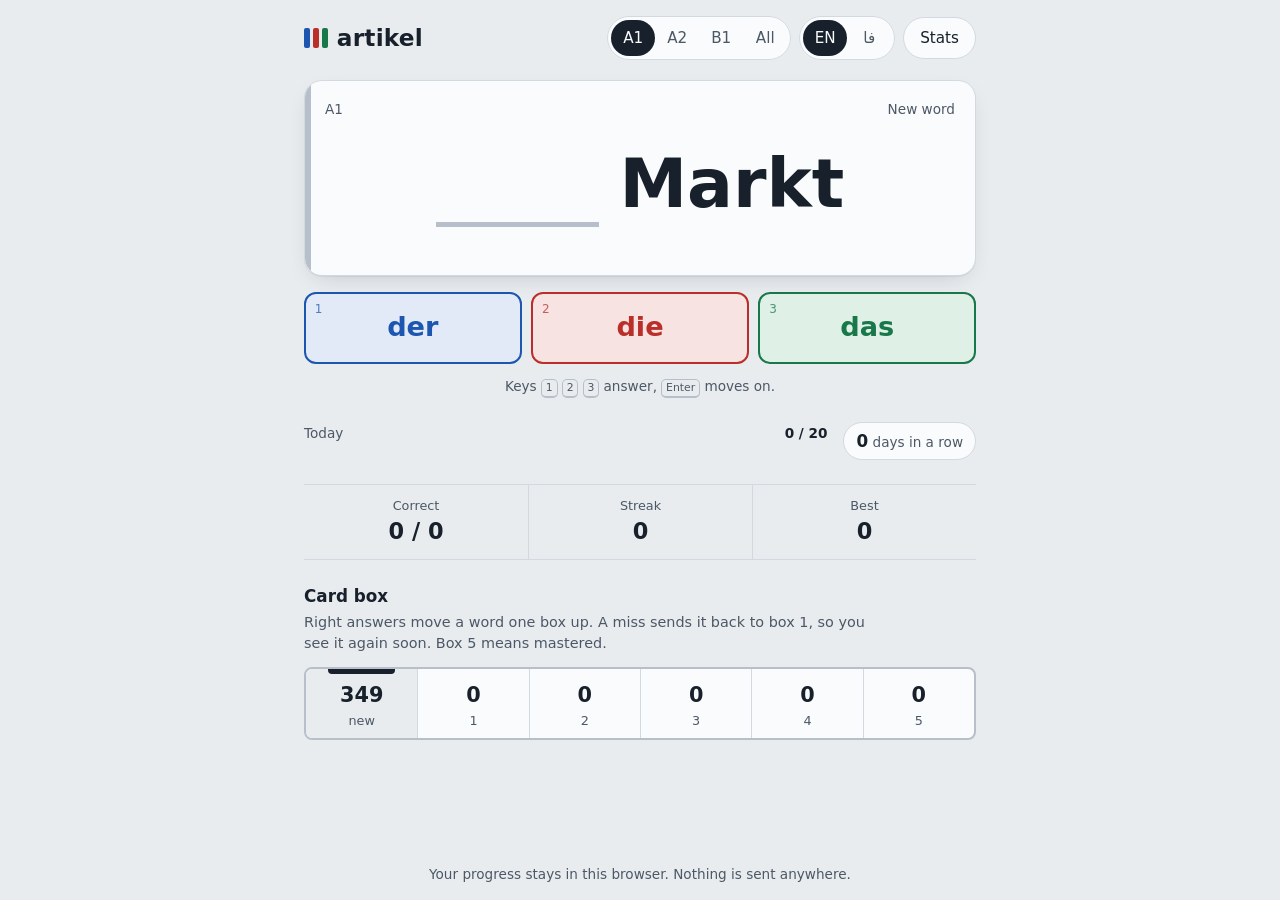
==== index.html @ 35e63b57 "List the most-missed words in the stats panel" ====
<!doctype html>
<html lang="en">
<head>
  <meta charset="utf-8">
  <meta name="viewport" content="width=device-width, initial-scale=1">
  <title>artikel: der, die or das?</title>
  <meta name="description" content="Practise German noun genders. Pick der, die or das, see the plural and meaning, and let a card box bring back the words you miss.">
  <meta name="color-scheme" content="light dark">
  <meta name="theme-color" content="#E8ECEF" media="(prefers-color-scheme: light)">
  <meta name="theme-color" content="#101419" media="(prefers-color-scheme: dark)">
  <link rel="icon" href="favicon.svg" type="image/svg+xml">
  <link rel="stylesheet" href="style.css">
</head>
<body>
  <a class="skip" href="#card">Skip to the game</a>

  <header class="top">
    <h1 class="brand">
      <span class="brand-mark" aria-hidden="true"><i class="m-der"></i><i class="m-die"></i><i class="m-das"></i></span>
      artikel
    </h1>

    <div class="controls">
      <fieldset class="seg seg-level" aria-label="Level">
        <legend class="sr-only">Level</legend>
        <label><input type="radio" name="level" value="A1" checked><span>A1</span></label>
        <label><input type="radio" name="level" value="A2"><span>A2</span></label>
        <label><input type="radio" name="level" value="B1"><span>B1</span></label>
        <label><input type="radio" name="level" value="all"><span>All</span></label>
      </fieldset>

      <fieldset class="seg seg-lang" aria-label="Translation language">
        <legend class="sr-only">Translation language</legend>
        <label><input type="radio" name="lang" value="en" checked><span>EN</span></label>
        <label><input type="radio" name="lang" value="fa"><span lang="fa">فا</span></label>
      </fieldset>

      <!-- Shown by app.js only when the browser has a German voice. -->
      <button type="button" class="ghost sound" id="sound" aria-pressed="true" aria-label="Say the word aloud" title="Say the word aloud" hidden>
        <svg viewBox="0 0 24 24" width="20" height="20" aria-hidden="true" focusable="false">
          <path d="M4 9h4l5-4v14l-5-4H4z" fill="currentColor"/>
          <path class="sound-waves" d="M16 8.5a5 5 0 0 1 0 7M18.5 6a8.5 8.5 0 0 1 0 12" fill="none" stroke="currentColor" stroke-width="2" stroke-linecap="round"/>
          <path class="sound-off" d="M16 9l5 6M21 9l-5 6" fill="none" stroke="currentColor" stroke-width="2" stroke-linecap="round"/>
        </svg>
      </button>

      <button type="button" class="ghost" id="stats-open" aria-haspopup="dialog">Stats</button>
    </div>
  </header>

  <main class="stage">
    <section class="card" id="card" aria-labelledby="noun" tabindex="-1">
      <div class="card-meta">
        <span id="word-level"></span>
        <span id="word-box"></span>
      </div>

      <p class="phrase" lang="de">
        <span class="slot" id="slot"></span>
        <span class="noun" id="noun" tabindex="-1"></span>
      </p>
    </section>

    <div class="choices" role="group" aria-label="Choose the article">
      <button type="button" class="choice" data-article="der" lang="de"><span class="choice-key" aria-hidden="true">1</span>der</button>
      <button type="button" class="choice" data-article="die" lang="de"><span class="choice-key" aria-hidden="true">2</span>die</button>
      <button type="button" class="choice" data-article="das" lang="de"><span class="choice-key" aria-hidden="true">3</span>das</button>
    </div>

    <!-- Below the buttons on purpose: showing it must not push der/die/das down. -->
    <div class="feedback" id="feedback" hidden>
      <p class="verdict" id="verdict"></p>
      <p class="plural" id="plural"></p>
      <p class="meaning" id="meaning"></p>
      <p class="hint" id="hint" hidden></p>
      <button type="button" class="next" id="next">Next word <kbd>Enter</kbd></button>
    </div>
    <p class="keys-help">Keys <kbd>1</kbd> <kbd>2</kbd> <kbd>3</kbd> answer, <kbd>Enter</kbd> moves on.</p>

    <section class="daily" id="daily" aria-label="Daily goal">
      <div class="daily-goal">
        <p class="daily-line"><span id="daily-title">Today</span> <span class="daily-count" id="daily-count">0 / 20</span></p>
        <span class="meter" id="daily-meter" role="progressbar" aria-labelledby="daily-title" aria-valuemin="0" aria-valuemax="20" aria-valuenow="0"><span class="meter-fill" id="daily-fill"></span></span>
      </div>
      <p class="daily-days"><span class="daily-num" id="daily-days">0</span> <span id="daily-days-label">days in a row</span></p>
    </section>

    <dl class="score" aria-label="Score">
      <div><dt>Correct</dt><dd id="stat-correct">0 / 0</dd></div>
      <div><dt>Streak</dt><dd id="stat-streak">0</dd></div>
      <div><dt>Best</dt><dd id="stat-best">0</dd></div>
    </dl>

    <section class="box" aria-labelledby="box-caption">
      <h2 class="box-caption" id="box-caption">Card box</h2>
      <p class="box-note">Right answers move a word one box up. A miss sends it back to box 1, so you see it again soon. Box 5 means mastered.</p>
      <ol class="box-cells">
        <li class="box-cell box-new" data-box="0"><span class="box-count">0</span><span class="box-label">new</span></li>
        <li class="box-cell" data-box="1"><span class="box-count">0</span><span class="box-label">1</span></li>
        <li class="box-cell" data-box="2"><span class="box-count">0</span><span class="box-label">2</span></li>
        <li class="box-cell" data-box="3"><span class="box-count">0</span><span class="box-label">3</span></li>
        <li class="box-cell" data-box="4"><span class="box-count">0</span><span class="box-label">4</span></li>
        <li class="box-cell" data-box="5"><span class="box-count">0</span><span class="box-label">5</span></li>
      </ol>
    </section>
  </main>

  <footer class="foot">
    <p>Your progress stays in this browser. Nothing is sent anywhere.</p>
  </footer>

  <dialog class="stats" id="stats" aria-labelledby="stats-title">
    <div class="stats-head">
      <h2 id="stats-title">Your stats</h2>
      <button type="button" class="ghost" id="stats-close">Close</button>
    </div>

    <h3>Accuracy by article</h3>
    <div class="meters" id="stats-articles"></div>

    <div class="totals">
      <p><span class="total-num" id="stats-mastered">0</span> words mastered</p>
      <p><span class="total-num" id="stats-answered">0</span> answers so far</p>
    </div>

    <h3>Most missed</h3>
    <ol class="missed" id="stats-missed"></ol>
    <p class="missed-empty" id="stats-missed-empty">No misses yet.</p>

    <h3 id="goal-title">Daily goal</h3>
    <fieldset class="seg seg-goal" aria-labelledby="goal-title">
      <label><input type="radio" name="goal" value="10"><span>10</span></label>
      <label><input type="radio" name="goal" value="20" checked><span>20</span></label>
      <label><input type="radio" name="goal" value="30"><span>30</span></label>
      <label><input type="radio" name="goal" value="50"><span>50</span></label>
    </fieldset>
    <p class="goal-note" id="goal-note">Cards a day. Meet the goal on days in a row to build a streak.</p>

    <h3>By level</h3>
    <table class="levels">
      <thead>
        <tr><th scope="col">Level</th><th scope="col">Seen</th><th scope="col">Mastered</th></tr>
      </thead>
      <tbody id="stats-levels"></tbody>
    </table>

    <div class="danger">
      <button type="button" class="reset" id="reset">Reset progress</button>
      <p>Clears boxes, score and stats on this device.</p>
    </div>
  </dialog>

  <div class="sr-only" id="live" aria-live="polite"></div>

  <script src="words.js"></script>
  <script src="rules.js"></script>
  <script src="app.js"></script>
</body>
</html>
---- style.css ----
/*
 * artikel. Colours follow the usual classroom code for German genders:
 * der blue, die red, das green. Type is DIN-style (Bahnschrift on Windows,
 * DIN Alternate on Apple) so no web font has to be downloaded.
 */

:root {
  --paper: #e8ecef;
  --card: #fafbfc;
  --ink: #17202b;
  --ink-2: #4c5866;
  --rule: #d3d9e0;
  --rule-strong: #b7c0ca;

  --der: #1d56b0;
  --der-soft: #e2eaf7;
  --die: #bb2f2a;
  --die-soft: #f7e3e1;
  --das: #18784a;
  --das-soft: #dff0e6;

  --focus: #0b63d6;
  --shadow: 0 1px 0 rgb(23 32 43 / 0.06), 0 8px 24px -12px rgb(23 32 43 / 0.25);

  --din: "Bahnschrift", "DIN Alternate", "DIN Next", "D-DIN", "Roboto Condensed", "Arial Narrow", system-ui, sans-serif;
  --ui: system-ui, -apple-system, "Segoe UI", Roboto, "Helvetica Neue", Arial, sans-serif;
  --fa: "Vazirmatn", "Segoe UI", Tahoma, "Geeza Pro", "Noto Naskh Arabic", system-ui, sans-serif;

  --radius-card: 18px;
  --radius-btn: 12px;
  --radius-small: 8px;

  color-scheme: light dark;
}

@media (prefers-color-scheme: dark) {
  :root {
    --paper: #101419;
    --card: #1a2028;
    --ink: #e4e8ed;
    --ink-2: #a3adb9;
    --rule: #2b333d;
    --rule-strong: #3d4753;

    --der: #86aef5;
    --der-soft: #1d2a40;
    --die: #f28c82;
    --die-soft: #3a2224;
    --das: #6fd09c;
    --das-soft: #1b3328;

    --focus: #8cb8ff;
    --shadow: 0 1px 0 rgb(0 0 0 / 0.3), 0 10px 30px -14px rgb(0 0 0 / 0.7);
  }
}

*,
*::before,
*::after {
  box-sizing: border-box;
}

html {
  -webkit-text-size-adjust: 100%;
  text-size-adjust: 100%;
}

body {
  margin: 0;
  min-height: 100vh;
  min-height: 100dvh;
  display: flex;
  flex-direction: column;
  background: var(--paper);
  color: var(--ink);
  font-family: var(--ui);
  font-size: 1rem;
  line-height: 1.5;
}

button,
input {
  font: inherit;
  color: inherit;
}

:focus-visible {
  outline: 3px solid var(--focus);
  outline-offset: 3px;
}

.noun:focus,
.card:focus {
  outline: none;
}

/* Components set their own display (grid, flex), which would otherwise win
   over the hidden attribute and show the Next button before an answer. */
[hidden] {
  display: none !important;
}

.sr-only {
  position: absolute;
  width: 1px;
  height: 1px;
  margin: -1px;
  padding: 0;
  overflow: hidden;
  clip: rect(0 0 0 0);
  white-space: nowrap;
  border: 0;
}

.skip {
  position: absolute;
  left: 1rem;
  top: -3rem;
  padding: 0.5rem 0.9rem;
  background: var(--ink);
  color: var(--card);
  border-radius: var(--radius-small);
  z-index: 10;
}

.skip:focus {
  top: 1rem;
}

kbd {
  display: inline-block;
  min-width: 1.5em;
  padding: 0 0.35em;
  border: 1px solid var(--rule-strong);
  border-bottom-width: 2px;
  border-radius: 5px;
  font-family: var(--din);
  font-size: 0.8em;
  line-height: 1.5;
  text-align: center;
}

[lang="fa"] {
  font-family: var(--fa);
}

/* ------------------------------------------------------------ header */

.top {
  display: flex;
  flex-wrap: wrap;
  align-items: center;
  justify-content: space-between;
  gap: 0.75rem 1rem;
  width: 100%;
  max-width: 44rem;
  margin: 0 auto;
  padding: 1rem 1rem 0.5rem;
}

.brand {
  display: flex;
  align-items: center;
  gap: 0.55rem;
  margin: 0;
  font-family: var(--din);
  font-size: 1.45rem;
  font-weight: 600;
  letter-spacing: 0.01em;
}

.brand-mark {
  display: inline-flex;
  gap: 3px;
}

.brand-mark i {
  display: block;
  width: 6px;
  height: 20px;
  border-radius: 2px;
}

.m-der { background: var(--der); }
.m-die { background: var(--die); }
.m-das { background: var(--das); }

.controls {
  display: flex;
  flex-wrap: wrap;
  align-items: center;
  gap: 0.5rem;
}

.seg {
  display: inline-flex;
  margin: 0;
  padding: 3px;
  border: 1px solid var(--rule);
  border-radius: 999px;
  background: var(--card);
}

.seg label {
  position: relative;
  display: block;
}

.seg input {
  position: absolute;
  inset: 0;
  opacity: 0;
  margin: 0;
  cursor: pointer;
}

.seg span {
  display: flex;
  align-items: center;
  justify-content: center;
  min-width: 2.75rem;
  min-height: 2.25rem;
  padding: 0 0.7rem;
  border-radius: 999px;
  font-family: var(--din);
  font-size: 0.95rem;
  color: var(--ink-2);
  transition: background-color 120ms ease, color 120ms ease;
}

.seg span[lang="fa"] {
  font-family: var(--fa);
}

.seg input:checked + span {
  background: var(--ink);
  color: var(--card);
}

.seg input:focus-visible + span {
  outline: 3px solid var(--focus);
  outline-offset: 2px;
}

.ghost {
  min-height: 2.6rem;
  padding: 0 1rem;
  border: 1px solid var(--rule);
  border-radius: 999px;
  background: var(--card);
  font-family: var(--din);
  font-size: 0.95rem;
  cursor: pointer;
}

.ghost:hover {
  border-color: var(--rule-strong);
}

.sound {
  display: inline-flex;
  align-items: center;
  justify-content: center;
  width: 2.6rem;
  padding: 0;
  color: var(--ink);
}

.sound .sound-off,
.sound[aria-pressed="false"] .sound-waves {
  display: none;
}

.sound[aria-pressed="false"] {
  color: var(--ink-2);
}

.sound[aria-pressed="false"] .sound-off {
  display: inline;
}

/* ------------------------------------------------------------ stage */

.stage {
  flex: 1;
  width: 100%;
  max-width: 44rem;
  margin: 0 auto;
  padding: 0.75rem 1rem 2rem;
}

.card {
  --accent: var(--rule-strong);
  container-type: inline-size;
  position: relative;
  padding: 1.1rem 1.25rem 1.5rem;
  border: 1px solid var(--rule);
  border-radius: var(--radius-card);
  background: var(--card);
  box-shadow: var(--shadow);
  overflow: hidden;
}

/* The left edge takes the colour of the right article once answered. */
.card::before {
  content: "";
  position: absolute;
  inset: 0 auto 0 0;
  width: 6px;
  background: var(--accent);
  transition: background-color 200ms ease;
}

.card[data-article="der"] { --accent: var(--der); }
.card[data-article="die"] { --accent: var(--die); }
.card[data-article="das"] { --accent: var(--das); }

.card-meta {
  display: flex;
  justify-content: space-between;
  gap: 1rem;
  font-size: 0.85rem;
  color: var(--ink-2);
  font-family: var(--din);
}

.phrase {
  display: flex;
  flex-wrap: wrap;
  align-items: baseline;
  justify-content: center;
  gap: 0 0.3em;
  margin: 1.75rem 0 1.5rem;
  font-family: var(--din);
  font-weight: 600;
  line-height: 1.1;
  font-size: 2.4rem;
  /* Scale with the noun's length (set by app.js) so "der" and the noun
     share one line; the extra 6 accounts for the article slot. */
  font-size: clamp(1.6rem, calc(150cqi / (var(--len, 6) + 6)), 4.25rem);
  text-align: center;
  overflow-wrap: anywhere;
}

/* The blank before the noun. Filled with the article after an answer. */
.slot {
  display: inline-block;
  min-width: 2.4em;
  padding: 0 0.1em;
  border-bottom: 0.08em solid var(--rule-strong);
  color: var(--accent, var(--ink));
  text-align: center;
}

.slot:empty::before {
  content: "\00a0";
}

.slot[data-article] {
  border-bottom-color: currentColor;
  animation: drop-in 220ms cubic-bezier(0.2, 0.7, 0.2, 1);
}

.slot[data-article="der"] { color: var(--der); }
.slot[data-article="die"] { color: var(--die); }
.slot[data-article="das"] { color: var(--das); }

@keyframes drop-in {
  from {
    opacity: 0;
    transform: translateY(-0.25em);
  }
  to {
    opacity: 1;
    transform: none;
  }
}

.noun {
  color: var(--ink);
}

/* ------------------------------------------------------------ feedback */

/* Sits under the answer buttons, so opening it never moves them. */
.feedback {
  display: grid;
  gap: 0.35rem;
  margin-top: 0.75rem;
  padding: 1rem 1.25rem 1.1rem;
  border: 1px solid var(--rule);
  border-radius: var(--radius-card);
  background: var(--card);
  box-shadow: var(--shadow);
  text-align: center;
  animation: rise-in 180ms cubic-bezier(0.2, 0.7, 0.2, 1);
}

@keyframes rise-in {
  from {
    opacity: 0;
    transform: translateY(-0.4rem);
  }
  to {
    opacity: 1;
    transform: none;
  }
}

.feedback p {
  margin: 0;
}

.verdict {
  font-weight: 600;
}

.card[data-result="right"] ~ .feedback .verdict {
  color: var(--das);
}

.card[data-result="wrong"] ~ .feedback .verdict {
  color: var(--die);
}

.verdict b {
  color: var(--ink);
}

.plural {
  color: var(--ink-2);
}

.plural span {
  color: var(--ink);
  font-family: var(--din);
  font-size: 1.05em;
}

.meaning {
  font-size: 1.15rem;
}

.meaning[lang="fa"] {
  font-size: 1.25rem;
  line-height: 1.8;
}

.hint {
  justify-self: center;
  max-width: 34rem;
  margin-top: 0.5rem !important;
  padding: 0.55rem 0.85rem;
  border-radius: var(--radius-small);
  background: var(--paper);
  color: var(--ink);
  font-size: 0.95rem;
}

.hint[lang="fa"] {
  line-height: 1.9;
}

.suffix {
  font-family: var(--din);
  font-weight: 600;
  unicode-bidi: isolate;
}

.art {
  font-family: var(--din);
  font-weight: 600;
  unicode-bidi: isolate;
}

.art-der { color: var(--der); }
.art-die { color: var(--die); }
.art-das { color: var(--das); }

.next {
  justify-self: center;
  display: inline-flex;
  align-items: center;
  gap: 0.6rem;
  min-height: 3rem;
  margin-top: 0.85rem;
  padding: 0 1.4rem;
  border: 0;
  border-radius: 999px;
  background: var(--ink);
  color: var(--card);
  font-family: var(--din);
  font-size: 1.05rem;
  font-weight: 600;
  cursor: pointer;
}

.next kbd {
  border-color: currentColor;
  opacity: 0.7;
}

/* ------------------------------------------------------------ choices */

.choices {
  display: grid;
  grid-template-columns: repeat(3, 1fr);
  gap: 0.6rem;
  margin-top: 1rem;
}

.choice {
  --c: var(--ink);
  --c-soft: var(--card);
  position: relative;
  min-height: 4.5rem;
  border: 2px solid var(--c);
  border-radius: var(--radius-btn);
  background: var(--c-soft);
  color: var(--c);
  font-family: var(--din);
  font-size: 1.7rem;
  font-weight: 600;
  cursor: pointer;
  transition: transform 80ms ease, background-color 150ms ease, color 150ms ease, opacity 150ms ease;
  touch-action: manipulation;
}

.choice[data-article="der"] { --c: var(--der); --c-soft: var(--der-soft); }
.choice[data-article="die"] { --c: var(--die); --c-soft: var(--die-soft); }
.choice[data-article="das"] { --c: var(--das); --c-soft: var(--das-soft); }

.choice:hover:not(:disabled) {
  background: var(--c);
  color: var(--card);
}

.choice:active:not(:disabled) {
  transform: translateY(1px) scale(0.99);
}

.choice-key {
  position: absolute;
  top: 0.4rem;
  left: 0.55rem;
  font-size: 0.75rem;
  font-weight: 400;
  opacity: 0.75;
}

.choice:disabled {
  cursor: default;
  opacity: 0.35;
}

.choice.is-correct,
.choice.is-wrong {
  opacity: 1;
}

.choice.is-correct {
  background: var(--c);
  color: var(--card);
}

.choice.is-wrong {
  background: var(--card);
  text-decoration: line-through;
  text-decoration-thickness: 2px;
}

.keys-help {
  display: none;
  margin: 0.75rem 0 0;
  color: var(--ink-2);
  font-size: 0.85rem;
  text-align: center;
}

@media (hover: hover) and (pointer: fine) {
  .keys-help {
    display: block;
  }
}

/* ------------------------------------------------------------ daily goal */

.daily {
  display: flex;
  align-items: center;
  gap: 1rem;
  margin-top: 1.5rem;
}

.daily-goal {
  flex: 1;
  min-width: 0;
}

.daily-line {
  display: flex;
  justify-content: space-between;
  gap: 0.5rem;
  margin: 0 0 0.35rem;
  color: var(--ink-2);
  font-size: 0.85rem;
}

.daily-count {
  color: var(--ink);
  font-family: var(--din);
  font-weight: 600;
  font-variant-numeric: tabular-nums;
}

.daily .meter-fill {
  transition: width 250ms ease, background-color 250ms ease;
}

.daily.is-done .meter-fill {
  background: var(--das);
}

.daily-days {
  flex: none;
  margin: 0;
  padding: 0.35rem 0.75rem;
  border-radius: 999px;
  background: var(--card);
  border: 1px solid var(--rule);
  color: var(--ink-2);
  font-size: 0.85rem;
}

.daily-num {
  color: var(--ink);
  font-family: var(--din);
  font-size: 1.05rem;
  font-weight: 600;
  font-variant-numeric: tabular-nums;
}

/* ------------------------------------------------------------ mastered */

.mastered {
  position: relative;
  display: inline-block;
  margin-inline-start: 0.5rem;
  padding: 0.05rem 0.6rem;
  border-radius: 999px;
  background: var(--das);
  color: var(--card);
  font-family: var(--din);
  font-size: 0.85rem;
  vertical-align: 0.1em;
  animation: pop 420ms cubic-bezier(0.2, 1.4, 0.4, 1);
}

@keyframes pop {
  from {
    opacity: 0;
    transform: scale(0.4);
  }
  to {
    opacity: 1;
    transform: none;
  }
}

/* Six short bars in the der/die/das colours fly out of the badge once. */
.burst {
  position: absolute;
  inset: 50% auto auto 50%;
  pointer-events: none;
}

.burst i {
  position: absolute;
  width: 4px;
  height: 10px;
  margin: -5px 0 0 -2px;
  border-radius: 2px;
  opacity: 0;
  transform: rotate(var(--r)) translateY(0);
  animation: burst 650ms ease-out 80ms;
}

.burst i:nth-child(3n + 1) { background: var(--der); }
.burst i:nth-child(3n + 2) { background: var(--die); }
.burst i:nth-child(3n + 3) { background: var(--das); }
.burst i:nth-child(1) { --r: 0deg; }
.burst i:nth-child(2) { --r: 60deg; }
.burst i:nth-child(3) { --r: 120deg; }
.burst i:nth-child(4) { --r: 180deg; }
.burst i:nth-child(5) { --r: 240deg; }
.burst i:nth-child(6) { --r: 300deg; }

@keyframes burst {
  0% {
    opacity: 1;
    transform: rotate(var(--r)) translateY(-8px);
  }
  100% {
    opacity: 0;
    transform: rotate(var(--r)) translateY(-34px);
  }
}

.box-cell.is-celebrating {
  animation: glow 1s ease-out;
}

@keyframes glow {
  from {
    background: var(--das-soft);
  }
}

/* ------------------------------------------------------------ score */

.score {
  display: grid;
  grid-template-columns: repeat(3, 1fr);
  margin: 1.5rem 0 0;
  border-top: 1px solid var(--rule);
  border-bottom: 1px solid var(--rule);
}

.score div {
  padding: 0.65rem 0.5rem;
  text-align: center;
}

.score div + div {
  border-left: 1px solid var(--rule);
}

.score dt {
  font-size: 0.8rem;
  color: var(--ink-2);
}

.score dd {
  margin: 0;
  font-family: var(--din);
  font-size: 1.4rem;
  font-weight: 600;
  font-variant-numeric: tabular-nums;
}

/* ------------------------------------------------------------ card box */

.box {
  margin-top: 1.5rem;
}

.box-caption {
  margin: 0;
  font-family: var(--din);
  font-size: 1.05rem;
  font-weight: 600;
}

.box-note {
  margin: 0.15rem 0 0.75rem;
  max-width: 36rem;
  color: var(--ink-2);
  font-size: 0.9rem;
}

/* Drawn like the front of a card file: six compartments in one box. */
.box-cells {
  display: grid;
  grid-template-columns: repeat(6, 1fr);
  margin: 0;
  padding: 0;
  list-style: none;
  border: 2px solid var(--rule-strong);
  border-radius: var(--radius-small);
  background: var(--card);
  overflow: hidden;
}

.box-cell {
  position: relative;
  display: flex;
  flex-direction: column;
  align-items: center;
  padding: 0.7rem 0.25rem 0.5rem;
  transition: background-color 200ms ease;
}

.box-cell + .box-cell {
  border-left: 1px solid var(--rule);
}

.box-new {
  background: var(--paper);
}

.box-count {
  font-family: var(--din);
  font-size: 1.3rem;
  font-weight: 600;
  font-variant-numeric: tabular-nums;
}

.box-label {
  font-size: 0.8rem;
  color: var(--ink-2);
}

/* The tab marks where the current word sits. */
.box-cell.is-active::before {
  content: "";
  position: absolute;
  top: 0;
  left: 20%;
  right: 20%;
  height: 5px;
  border-radius: 0 0 4px 4px;
  background: var(--ink);
}

.box-cell.is-active {
  background: var(--paper);
}

.card[data-article="der"] ~ .box .box-cell.is-active::before { background: var(--der); }
.card[data-article="die"] ~ .box .box-cell.is-active::before { background: var(--die); }
.card[data-article="das"] ~ .box .box-cell.is-active::before { background: var(--das); }

/* ------------------------------------------------------------ footer */

.foot {
  padding: 1rem;
  color: var(--ink-2);
  font-size: 0.85rem;
  text-align: center;
}

.foot p {
  margin: 0;
}

/* ------------------------------------------------------------ stats dialog */

.stats {
  width: min(32rem, calc(100vw - 2rem));
  max-height: calc(100dvh - 2rem);
  padding: 1.25rem 1.25rem 1.5rem;
  border: 1px solid var(--rule);
  border-radius: var(--radius-card);
  background: var(--card);
  color: var(--ink);
  box-shadow: var(--shadow);
}

.stats::backdrop {
  background: rgb(10 14 20 / 0.45);
}

.stats-head {
  display: flex;
  align-items: center;
  justify-content: space-between;
  gap: 1rem;
}

.stats h2 {
  margin: 0;
  font-family: var(--din);
  font-size: 1.4rem;
}

.stats h3 {
  margin: 1.4rem 0 0.6rem;
  font-family: var(--din);
  font-size: 1rem;
  font-weight: 600;
}

.meters {
  display: grid;
  gap: 0.6rem;
}

.meter-row {
  display: grid;
  grid-template-columns: 2.6rem 1fr 3rem;
  grid-template-areas:
    "name bar value"
    ". detail detail";
  align-items: center;
  column-gap: 0.75rem;
}

.meter-name { grid-area: name; font-size: 1.15rem; }
.meter { grid-area: bar; }
.meter-value {
  grid-area: value;
  text-align: right;
  font-family: var(--din);
  font-weight: 600;
  font-variant-numeric: tabular-nums;
}
.meter-detail {
  grid-area: detail;
  font-size: 0.8rem;
  color: var(--ink-2);
}

.meter {
  display: block;
  height: 10px;
  border-radius: 999px;
  background: var(--paper);
  overflow: hidden;
}

.meter-fill {
  display: block;
  height: 100%;
  border-radius: inherit;
  background: var(--ink);
}

.meter-row[data-article="der"] .meter-fill { background: var(--der); }
.meter-row[data-article="die"] .meter-fill { background: var(--die); }
.meter-row[data-article="das"] .meter-fill { background: var(--das); }

.totals {
  display: grid;
  grid-template-columns: 1fr 1fr;
  gap: 0.75rem;
  margin-top: 1.25rem;
}

.totals p {
  margin: 0;
  padding: 0.75rem;
  border-radius: var(--radius-small);
  background: var(--paper);
  color: var(--ink-2);
  font-size: 0.9rem;
}

.total-num {
  display: block;
  color: var(--ink);
  font-family: var(--din);
  font-size: 1.8rem;
  font-weight: 600;
  line-height: 1.1;
  font-variant-numeric: tabular-nums;
}

.missed {
  display: grid;
  gap: 0.15rem;
  margin: 0;
  padding: 0;
  list-style: none;
}

.missed li {
  display: grid;
  grid-template-columns: minmax(0, 1fr) auto;
  grid-template-areas:
    "noun detail"
    "meaning detail";
  align-items: center;
  column-gap: 0.75rem;
  padding: 0.4rem 0;
  border-bottom: 1px solid var(--rule);
}

.missed-noun {
  grid-area: noun;
  font-family: var(--din);
  font-size: 1.05rem;
  font-weight: 600;
  text-align: start;
}

.missed-meaning {
  grid-area: meaning;
  overflow: hidden;
  color: var(--ink-2);
  font-size: 0.85rem;
  white-space: nowrap;
  text-overflow: ellipsis;
}

.missed-detail {
  grid-area: detail;
  color: var(--ink-2);
  font-size: 0.85rem;
  font-variant-numeric: tabular-nums;
}

.missed-empty {
  margin: 0;
  color: var(--ink-2);
  font-size: 0.9rem;
}

.goal-note {
  margin: 0.5rem 0 0;
  color: var(--ink-2);
  font-size: 0.85rem;
}

.levels {
  width: 100%;
  border-collapse: collapse;
  font-variant-numeric: tabular-nums;
}

.levels th,
.levels td {
  padding: 0.45rem 0.25rem;
  border-bottom: 1px solid var(--rule);
  text-align: left;
}

.levels thead th {
  color: var(--ink-2);
  font-size: 0.8rem;
  font-weight: 400;
}

.levels tbody th {
  font-family: var(--din);
}

.danger {
  margin-top: 1.5rem;
  padding-top: 1rem;
  border-top: 1px solid var(--rule);
}

.danger p {
  margin: 0.4rem 0 0;
  color: var(--ink-2);
  font-size: 0.85rem;
}

.reset {
  min-height: 2.75rem;
  padding: 0 1rem;
  border: 1px solid var(--die);
  border-radius: var(--radius-btn);
  background: transparent;
  color: var(--die);
  cursor: pointer;
}

.reset.is-armed {
  background: var(--die);
  color: var(--card);
}

/* ------------------------------------------------------------ small screens */

@media (max-width: 30rem) {
  .top {
    padding-top: 0.75rem;
  }

  /* Two rows on phones: brand and Stats, then level and language. */
  .top {
    display: grid;
    grid-template-columns: 1fr auto auto;
    grid-template-areas:
      "brand sound stats"
      "level level lang";
  }

  .controls {
    display: contents;
  }

  .brand { grid-area: brand; }
  .sound { grid-area: sound; }
  #stats-open { grid-area: stats; justify-self: end; }
  .seg-level { grid-area: level; justify-self: start; }
  .seg-lang { grid-area: lang; justify-self: end; }

  .seg span {
    min-width: 2.4rem;
    padding: 0 0.45rem;
  }

  .card,
  .feedback {
    padding: 0.9rem 1rem 1.25rem;
  }

  .choice {
    min-height: 4.75rem;
  }

  .box-cell {
    padding-inline: 0;
  }

  .box-count {
    font-size: 1.1rem;
  }
}

@media (prefers-reduced-motion: reduce) {
  *,
  *::before,
  *::after {
    animation-duration: 1ms !important;
    transition-duration: 1ms !important;
  }

  /* The badge alone says it; no flying bars. */
  .burst {
    display: none;
  }
}
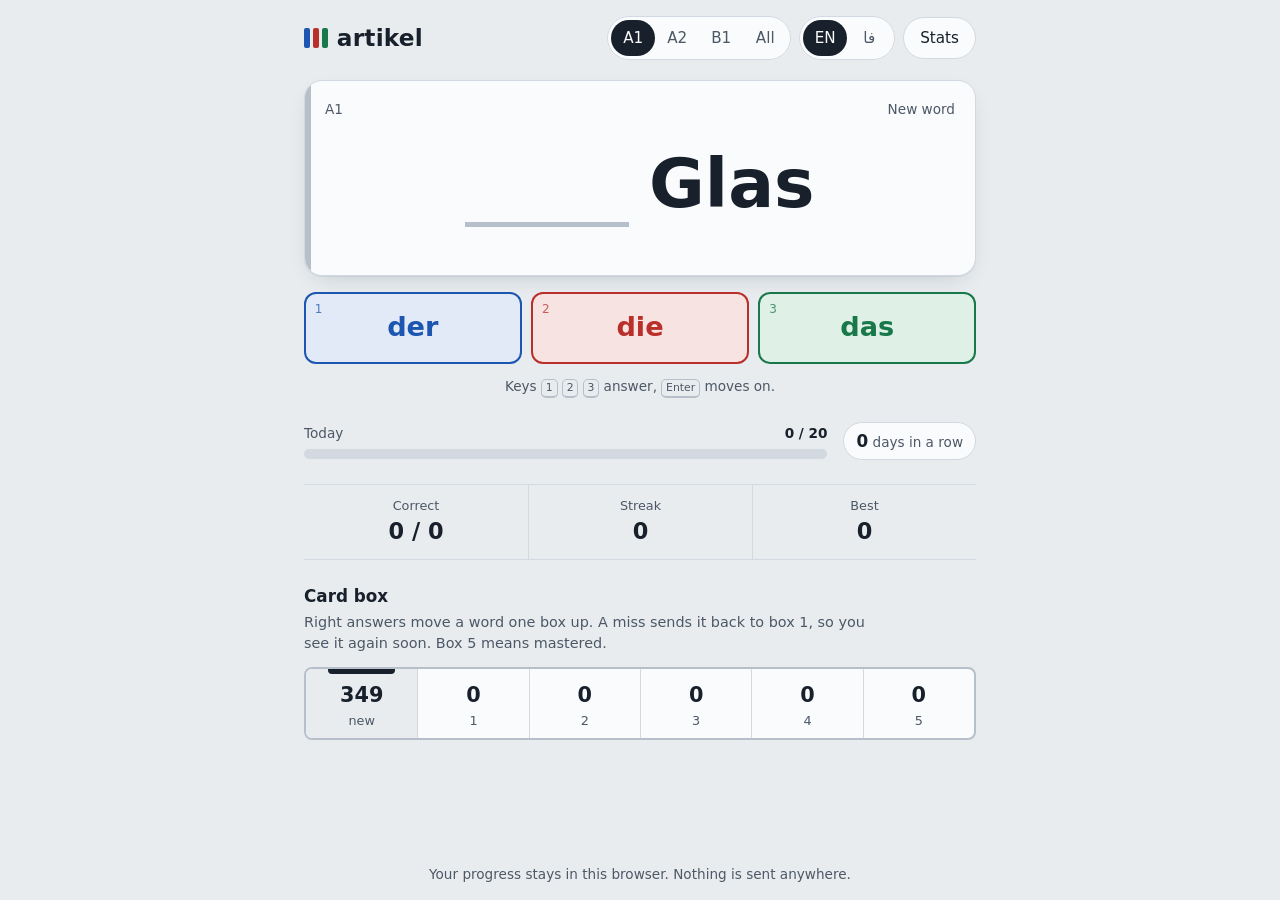
==== commit 13ebe69f: "Translate the whole interface in Persian mode and lay it out right to left" ====
--- a/index.html
+++ b/index.html
@@ -12,7 +12,7 @@
   <link rel="stylesheet" href="style.css">
 </head>
 <body>
-  <a class="skip" href="#card">Skip to the game</a>
+  <a class="skip" href="#card" data-i18n="skip">Skip to the game</a>
 
   <header class="top">
     <h1 class="brand">
@@ -21,22 +21,22 @@
     </h1>
 
     <div class="controls">
-      <fieldset class="seg seg-level" aria-label="Level">
-        <legend class="sr-only">Level</legend>
+      <fieldset class="seg seg-level" aria-label="Level" data-i18n-label="level">
+        <legend class="sr-only" data-i18n="level">Level</legend>
         <label><input type="radio" name="level" value="A1" checked><span>A1</span></label>
         <label><input type="radio" name="level" value="A2"><span>A2</span></label>
         <label><input type="radio" name="level" value="B1"><span>B1</span></label>
-        <label><input type="radio" name="level" value="all"><span>All</span></label>
+        <label><input type="radio" name="level" value="all"><span data-i18n="levelAll">All</span></label>
       </fieldset>
 
-      <fieldset class="seg seg-lang" aria-label="Translation language">
-        <legend class="sr-only">Translation language</legend>
+      <fieldset class="seg seg-lang" aria-label="Language" data-i18n-label="lang">
+        <legend class="sr-only" data-i18n="lang">Language</legend>
         <label><input type="radio" name="lang" value="en" checked><span>EN</span></label>
         <label><input type="radio" name="lang" value="fa"><span lang="fa">فا</span></label>
       </fieldset>
 
       <!-- Shown by app.js only when the browser has a German voice. -->
-      <button type="button" class="ghost sound" id="sound" aria-pressed="true" aria-label="Say the word aloud" title="Say the word aloud" hidden>
+      <button type="button" class="ghost sound" id="sound" aria-pressed="true" aria-label="Say the word aloud" title="Say the word aloud" data-i18n-label="sound" hidden>
         <svg viewBox="0 0 24 24" width="20" height="20" aria-hidden="true" focusable="false">
           <path d="M4 9h4l5-4v14l-5-4H4z" fill="currentColor"/>
           <path class="sound-waves" d="M16 8.5a5 5 0 0 1 0 7M18.5 6a8.5 8.5 0 0 1 0 12" fill="none" stroke="currentColor" stroke-width="2" stroke-linecap="round"/>
@@ -44,7 +44,7 @@
         </svg>
       </button>
 
-      <button type="button" class="ghost" id="stats-open" aria-haspopup="dialog">Stats</button>
+      <button type="button" class="ghost" id="stats-open" aria-haspopup="dialog" data-i18n="stats">Stats</button>
     </div>
   </header>
 
@@ -55,13 +55,13 @@
         <span id="word-box"></span>
       </div>
 
-      <p class="phrase" lang="de">
+      <p class="phrase" lang="de" dir="ltr">
         <span class="slot" id="slot"></span>
         <span class="noun" id="noun" tabindex="-1"></span>
       </p>
     </section>
 
-    <div class="choices" role="group" aria-label="Choose the article">
+    <div class="choices" role="group" aria-label="Choose the article" data-i18n-label="choose" dir="ltr">
       <button type="button" class="choice" data-article="der" lang="de"><span class="choice-key" aria-hidden="true">1</span>der</button>
       <button type="button" class="choice" data-article="die" lang="de"><span class="choice-key" aria-hidden="true">2</span>die</button>
       <button type="button" class="choice" data-article="das" lang="de"><span class="choice-key" aria-hidden="true">3</span>das</button>
@@ -73,80 +73,80 @@
       <p class="plural" id="plural"></p>
       <p class="meaning" id="meaning"></p>
       <p class="hint" id="hint" hidden></p>
-      <button type="button" class="next" id="next">Next word <kbd>Enter</kbd></button>
+      <button type="button" class="next" id="next"><span data-i18n="next">Next word</span> <kbd>Enter</kbd></button>
     </div>
-    <p class="keys-help">Keys <kbd>1</kbd> <kbd>2</kbd> <kbd>3</kbd> answer, <kbd>Enter</kbd> moves on.</p>
+    <p class="keys-help"><span data-i18n="keys">Keys</span> <kbd>1</kbd> <kbd>2</kbd> <kbd>3</kbd> <span data-i18n="keysAnswer">answer,</span> <kbd>Enter</kbd> <span data-i18n="keysNext">moves on.</span></p>
 
-    <section class="daily" id="daily" aria-label="Daily goal">
+    <section class="daily" id="daily" aria-label="Daily goal" data-i18n-label="daily">
       <div class="daily-goal">
-        <p class="daily-line"><span id="daily-title">Today</span> <span class="daily-count" id="daily-count">0 / 20</span></p>
+        <p class="daily-line"><span id="daily-title" data-i18n="today">Today</span> <span class="daily-count" id="daily-count">0 / 20</span></p>
         <span class="meter" id="daily-meter" role="progressbar" aria-labelledby="daily-title" aria-valuemin="0" aria-valuemax="20" aria-valuenow="0"><span class="meter-fill" id="daily-fill"></span></span>
       </div>
       <p class="daily-days"><span class="daily-num" id="daily-days">0</span> <span id="daily-days-label">days in a row</span></p>
     </section>
 
-    <dl class="score" aria-label="Score">
-      <div><dt>Correct</dt><dd id="stat-correct">0 / 0</dd></div>
-      <div><dt>Streak</dt><dd id="stat-streak">0</dd></div>
-      <div><dt>Best</dt><dd id="stat-best">0</dd></div>
+    <dl class="score" aria-label="Score" data-i18n-label="score">
+      <div><dt data-i18n="correct">Correct</dt><dd id="stat-correct">0 / 0</dd></div>
+      <div><dt data-i18n="streak">Streak</dt><dd id="stat-streak">0</dd></div>
+      <div><dt data-i18n="best">Best</dt><dd id="stat-best">0</dd></div>
     </dl>
 
     <section class="box" aria-labelledby="box-caption">
-      <h2 class="box-caption" id="box-caption">Card box</h2>
-      <p class="box-note">Right answers move a word one box up. A miss sends it back to box 1, so you see it again soon. Box 5 means mastered.</p>
+      <h2 class="box-caption" id="box-caption" data-i18n="boxTitle">Card box</h2>
+      <p class="box-note" data-i18n="boxNote">Right answers move a word one box up. A miss sends it back to box 1, so you see it again soon. Box 5 means mastered.</p>
       <ol class="box-cells">
-        <li class="box-cell box-new" data-box="0"><span class="box-count">0</span><span class="box-label">new</span></li>
-        <li class="box-cell" data-box="1"><span class="box-count">0</span><span class="box-label">1</span></li>
-        <li class="box-cell" data-box="2"><span class="box-count">0</span><span class="box-label">2</span></li>
-        <li class="box-cell" data-box="3"><span class="box-count">0</span><span class="box-label">3</span></li>
-        <li class="box-cell" data-box="4"><span class="box-count">0</span><span class="box-label">4</span></li>
-        <li class="box-cell" data-box="5"><span class="box-count">0</span><span class="box-label">5</span></li>
+        <li class="box-cell box-new" data-box="0"><span class="box-count">0</span><span class="box-label" data-i18n="boxNew">new</span></li>
+        <li class="box-cell" data-box="1"><span class="box-count">0</span><span class="box-label" data-num="1">1</span></li>
+        <li class="box-cell" data-box="2"><span class="box-count">0</span><span class="box-label" data-num="2">2</span></li>
+        <li class="box-cell" data-box="3"><span class="box-count">0</span><span class="box-label" data-num="3">3</span></li>
+        <li class="box-cell" data-box="4"><span class="box-count">0</span><span class="box-label" data-num="4">4</span></li>
+        <li class="box-cell" data-box="5"><span class="box-count">0</span><span class="box-label" data-num="5">5</span></li>
       </ol>
     </section>
   </main>
 
   <footer class="foot">
-    <p>Your progress stays in this browser. Nothing is sent anywhere.</p>
+    <p data-i18n="foot">Your progress stays in this browser. Nothing is sent anywhere.</p>
   </footer>
 
   <dialog class="stats" id="stats" aria-labelledby="stats-title">
     <div class="stats-head">
-      <h2 id="stats-title">Your stats</h2>
-      <button type="button" class="ghost" id="stats-close">Close</button>
+      <h2 id="stats-title" data-i18n="statsTitle">Your stats</h2>
+      <button type="button" class="ghost" id="stats-close" data-i18n="close">Close</button>
     </div>
 
-    <h3>Accuracy by article</h3>
+    <h3 data-i18n="byArticle">Accuracy by article</h3>
     <div class="meters" id="stats-articles"></div>
 
     <div class="totals">
-      <p><span class="total-num" id="stats-mastered">0</span> words mastered</p>
-      <p><span class="total-num" id="stats-answered">0</span> answers so far</p>
+      <p><span class="total-num" id="stats-mastered">0</span> <span data-i18n="masteredTotal">words mastered</span></p>
+      <p><span class="total-num" id="stats-answered">0</span> <span data-i18n="answersTotal">answers so far</span></p>
     </div>
 
-    <h3>Most missed</h3>
+    <h3 data-i18n="missedTitle">Most missed</h3>
     <ol class="missed" id="stats-missed"></ol>
-    <p class="missed-empty" id="stats-missed-empty">No misses yet.</p>
+    <p class="missed-empty" id="stats-missed-empty" data-i18n="missedEmpty">No misses yet.</p>
 
-    <h3 id="goal-title">Daily goal</h3>
+    <h3 id="goal-title" data-i18n="daily">Daily goal</h3>
     <fieldset class="seg seg-goal" aria-labelledby="goal-title">
-      <label><input type="radio" name="goal" value="10"><span>10</span></label>
-      <label><input type="radio" name="goal" value="20" checked><span>20</span></label>
-      <label><input type="radio" name="goal" value="30"><span>30</span></label>
-      <label><input type="radio" name="goal" value="50"><span>50</span></label>
+      <label><input type="radio" name="goal" value="10"><span data-num="10">10</span></label>
+      <label><input type="radio" name="goal" value="20" checked><span data-num="20">20</span></label>
+      <label><input type="radio" name="goal" value="30"><span data-num="30">30</span></label>
+      <label><input type="radio" name="goal" value="50"><span data-num="50">50</span></label>
     </fieldset>
-    <p class="goal-note" id="goal-note">Cards a day. Meet the goal on days in a row to build a streak.</p>
+    <p class="goal-note" id="goal-note" data-i18n="goalNote">Cards a day. Meet the goal on days in a row to build a streak.</p>
 
-    <h3>By level</h3>
+    <h3 data-i18n="byLevel">By level</h3>
     <table class="levels">
       <thead>
-        <tr><th scope="col">Level</th><th scope="col">Seen</th><th scope="col">Mastered</th></tr>
+        <tr><th scope="col" data-i18n="level">Level</th><th scope="col" data-i18n="colSeen">Seen</th><th scope="col" data-i18n="colMastered">Mastered</th></tr>
       </thead>
       <tbody id="stats-levels"></tbody>
     </table>
 
     <div class="danger">
       <button type="button" class="reset" id="reset">Reset progress</button>
-      <p>Clears boxes, score and stats on this device.</p>
+      <p data-i18n="resetNote">Clears boxes, score and stats on this device.</p>
     </div>
   </dialog>
 
--- a/style.css
+++ b/style.css
@@ -22,7 +22,7 @@
   --focus: #0b63d6;
   --shadow: 0 1px 0 rgb(23 32 43 / 0.06), 0 8px 24px -12px rgb(23 32 43 / 0.25);
 
-  --din: "Bahnschrift", "DIN Alternate", "DIN Next", "D-DIN", "Roboto Condensed", "Arial Narrow", system-ui, sans-serif;
+  --din: "Bahnschrift", "DIN Alternate", "DIN Next", "D-DIN", "Roboto Condensed", "Arial Narrow", "Vazirmatn", "Segoe UI", Tahoma, system-ui, sans-serif;
   --ui: system-ui, -apple-system, "Segoe UI", Roboto, "Helvetica Neue", Arial, sans-serif;
   --fa: "Vazirmatn", "Segoe UI", Tahoma, "Geeza Pro", "Noto Naskh Arabic", system-ui, sans-serif;
 
@@ -114,7 +114,7 @@
 
 .skip {
   position: absolute;
-  left: 1rem;
+  inset-inline-start: 1rem;
   top: -3rem;
   padding: 0.5rem 0.9rem;
   background: var(--ink);
@@ -142,6 +142,16 @@
 
 [lang="fa"] {
   font-family: var(--fa);
+}
+
+/* German words inside Persian text keep their own direction. */
+[lang="fa"] [lang="de"] {
+  unicode-bidi: isolate;
+}
+
+/* Keys are physical, so their labels stay left to right. */
+[dir="rtl"] kbd {
+  direction: ltr;
 }
 
 /* ------------------------------------------------------------ header */
@@ -301,11 +311,12 @@
   overflow: hidden;
 }
 
-/* The left edge takes the colour of the right article once answered. */
+/* The leading edge takes the colour of the right article once answered. */
 .card::before {
   content: "";
   position: absolute;
-  inset: 0 auto 0 0;
+  inset-block: 0;
+  inset-inline-start: 0;
   width: 6px;
   background: var(--accent);
   transition: background-color 200ms ease;
@@ -613,6 +624,11 @@
   font-variant-numeric: tabular-nums;
 }
 
+/* The page is --paper too, so the track needs a darker tone here. */
+.daily .meter {
+  background: var(--rule);
+}
+
 .daily .meter-fill {
   transition: width 250ms ease, background-color 250ms ease;
 }
@@ -654,6 +670,10 @@
   font-size: 0.85rem;
   vertical-align: 0.1em;
   animation: pop 420ms cubic-bezier(0.2, 1.4, 0.4, 1);
+}
+
+.mastered.is-still {
+  animation: none;
 }
 
 @keyframes pop {
@@ -732,7 +752,7 @@
 }
 
 .score div + div {
-  border-left: 1px solid var(--rule);
+  border-inline-start: 1px solid var(--rule);
 }
 
 .score dt {
@@ -791,7 +811,7 @@
 }
 
 .box-cell + .box-cell {
-  border-left: 1px solid var(--rule);
+  border-inline-start: 1px solid var(--rule);
 }
 
 .box-new {
@@ -899,7 +919,7 @@
 .meter { grid-area: bar; }
 .meter-value {
   grid-area: value;
-  text-align: right;
+  text-align: end;
   font-family: var(--din);
   font-weight: 600;
   font-variant-numeric: tabular-nums;
@@ -975,12 +995,14 @@
   border-bottom: 1px solid var(--rule);
 }
 
+/* The noun runs left to right even in Persian mode; justify-self keeps it
+   on the reading side of the row. */
 .missed-noun {
   grid-area: noun;
+  justify-self: start;
   font-family: var(--din);
   font-size: 1.05rem;
   font-weight: 600;
-  text-align: start;
 }
 
 .missed-meaning {
@@ -1021,7 +1043,7 @@
 .levels td {
   padding: 0.45rem 0.25rem;
   border-bottom: 1px solid var(--rule);
-  text-align: left;
+  text-align: start;
 }
 
 .levels thead th {
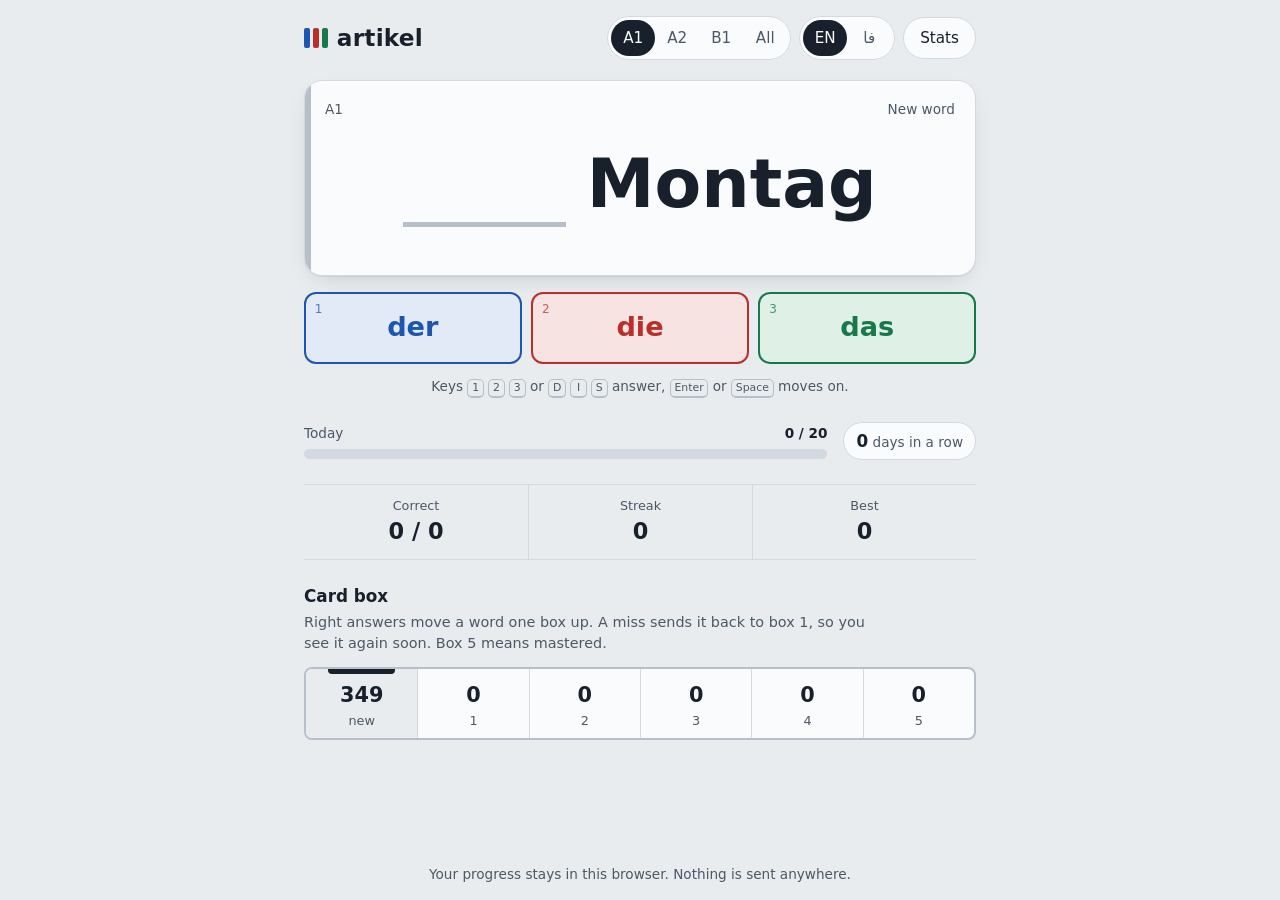
==== commit 20c90b6a: "Add D/I/S and Space shortcuts and match keys by position" ====
--- a/index.html
+++ b/index.html
@@ -75,7 +75,7 @@
       <p class="hint" id="hint" hidden></p>
       <button type="button" class="next" id="next"><span data-i18n="next">Next word</span> <kbd>Enter</kbd></button>
     </div>
-    <p class="keys-help"><span data-i18n="keys">Keys</span> <kbd>1</kbd> <kbd>2</kbd> <kbd>3</kbd> <span data-i18n="keysAnswer">answer,</span> <kbd>Enter</kbd> <span data-i18n="keysNext">moves on.</span></p>
+    <p class="keys-help"><span data-i18n="keys">Keys</span> <kbd>1</kbd> <kbd>2</kbd> <kbd>3</kbd> <span data-i18n="orKey">or</span> <kbd>D</kbd> <kbd>I</kbd> <kbd>S</kbd> <span data-i18n="keysAnswer">answer,</span> <kbd>Enter</kbd> <span data-i18n="orKey">or</span> <kbd>Space</kbd> <span data-i18n="keysNext">moves on.</span></p>
 
     <section class="daily" id="daily" aria-label="Daily goal" data-i18n-label="daily">
       <div class="daily-goal">
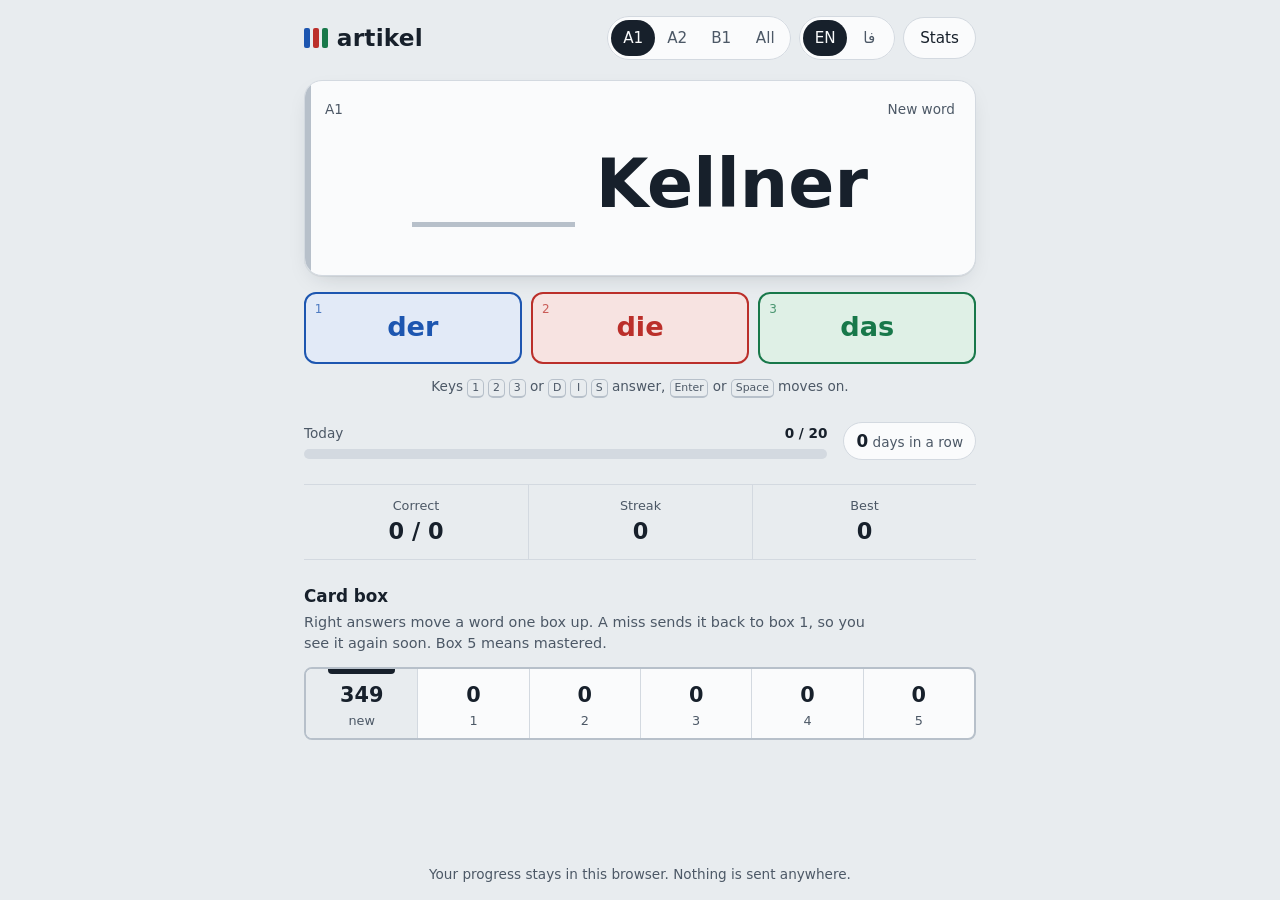
==== commit 891abbb2: "Make artikel installable and playable offline Adds a web manifest, PNG icons rendered from favicon.s" ====
--- a/index.html
+++ b/index.html
@@ -9,6 +9,8 @@
   <meta name="theme-color" content="#E8ECEF" media="(prefers-color-scheme: light)">
   <meta name="theme-color" content="#101419" media="(prefers-color-scheme: dark)">
   <link rel="icon" href="favicon.svg" type="image/svg+xml">
+  <link rel="apple-touch-icon" href="icons/icon-192.png">
+  <link rel="manifest" href="manifest.webmanifest">
   <link rel="stylesheet" href="style.css">
 </head>
 <body>
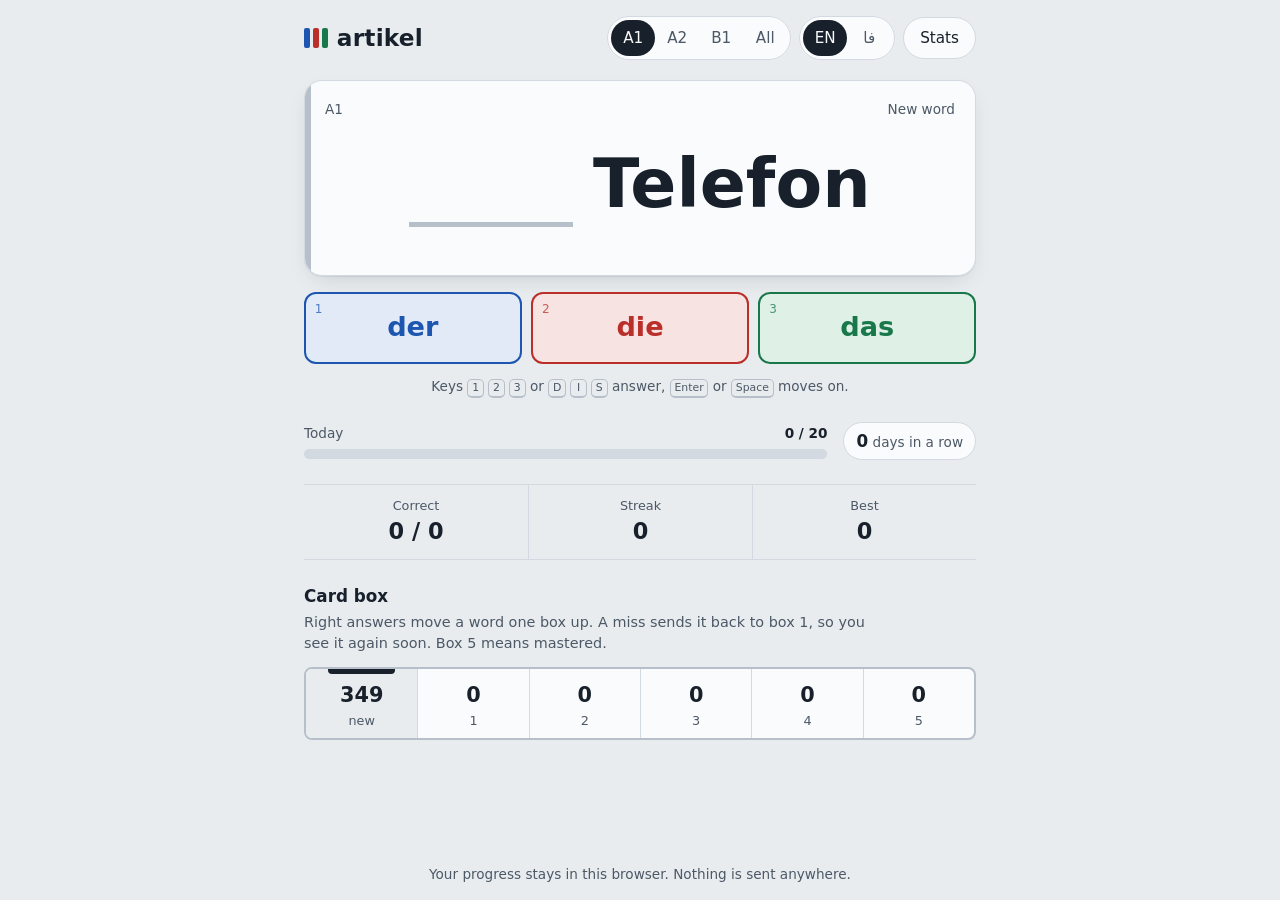
==== commit 611610bd: "Confirm a reset inside the stats panel" ====
--- a/index.html
+++ b/index.html
@@ -148,7 +148,7 @@
 
     <div class="danger">
       <button type="button" class="reset" id="reset">Reset progress</button>
-      <p data-i18n="resetNote">Clears boxes, score and stats on this device.</p>
+      <p id="reset-note" role="status" data-i18n="resetNote">Clears boxes, score and stats on this device.</p>
     </div>
   </dialog>
 
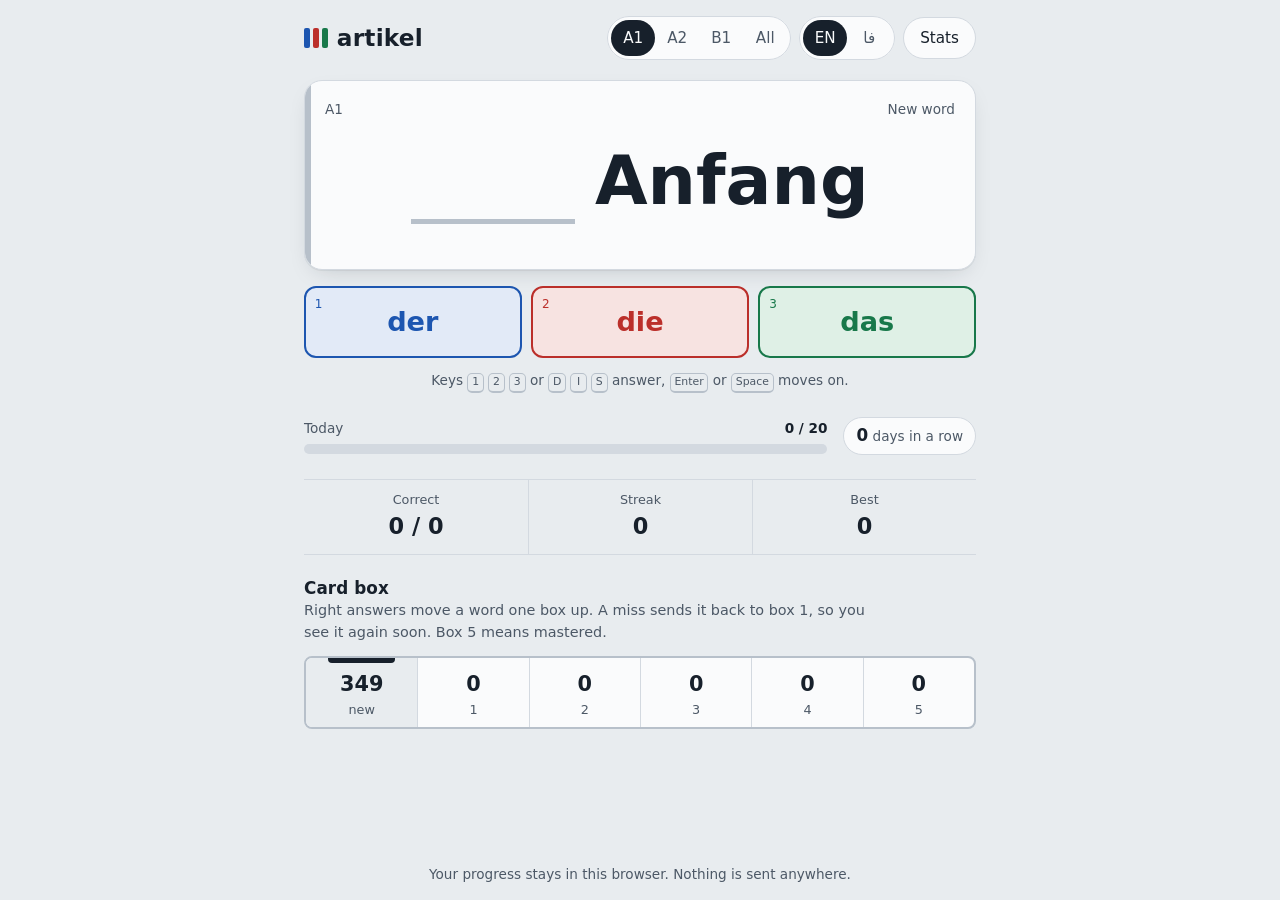
==== commit d6aaec18: "Use the family app icons and cache the new styles and fonts The favicon, apple-touch and manifest ic" ====
--- a/index.html
+++ b/index.html
@@ -6,11 +6,12 @@
   <title>artikel: der, die or das?</title>
   <meta name="description" content="Practise German noun genders. Pick der, die or das, see the plural and meaning, and let a card box bring back the words you miss.">
   <meta name="color-scheme" content="light dark">
-  <meta name="theme-color" content="#E8ECEF" media="(prefers-color-scheme: light)">
-  <meta name="theme-color" content="#101419" media="(prefers-color-scheme: dark)">
-  <link rel="icon" href="favicon.svg" type="image/svg+xml">
-  <link rel="apple-touch-icon" href="icons/icon-192.png">
+  <meta name="theme-color" content="#e3e5e0" media="(prefers-color-scheme: light)">
+  <meta name="theme-color" content="#1b211e" media="(prefers-color-scheme: dark)">
+  <link rel="icon" href="icons/icon-32.png" sizes="32x32" type="image/png">
+  <link rel="apple-touch-icon" href="icons/icon-180.png">
   <link rel="manifest" href="manifest.webmanifest">
+  <link rel="stylesheet" href="tokens.css">
   <link rel="stylesheet" href="style.css">
 </head>
 <body>
--- a/tokens.css
+++ b/tokens.css
@@ -0,0 +1,113 @@
+/* A2M33 "control room" design tokens. Copy this file (and fonts/) into a project; do not edit per project.
+   Source of truth: notes/design/README.md */
+
+@font-face { font-family: "Barlow"; font-weight: 400; font-display: swap; src: url("fonts/Barlow-Regular.woff2") format("woff2"); }
+@font-face { font-family: "Barlow"; font-weight: 500; font-display: swap; src: url("fonts/Barlow-Medium.woff2") format("woff2"); }
+@font-face { font-family: "Barlow"; font-weight: 600; font-display: swap; src: url("fonts/Barlow-SemiBold.woff2") format("woff2"); }
+@font-face { font-family: "Barlow Semi Condensed"; font-weight: 500; font-display: swap; src: url("fonts/BarlowSemiCondensed-Medium.woff2") format("woff2"); }
+@font-face { font-family: "Barlow Semi Condensed"; font-weight: 600; font-display: swap; src: url("fonts/BarlowSemiCondensed-SemiBold.woff2") format("woff2"); }
+
+:root {
+  color-scheme: light dark;
+
+  /* Light: a painted control cabinet (close to RAL 7035), slightly green-grey */
+  --cab: #e3e5e0;        /* page background */
+  --panel: #f4f5f2;      /* raised surfaces */
+  --inset: #d5d9d3;      /* wells, tracks, inactive fills */
+  --line: #b9bfb7;       /* 1px borders and rules */
+  --ink: #1d2420;        /* main text and values */
+  --ink-2: #56605a;      /* labels and secondary text */
+  --steel: #2c5b80;      /* links, focus, selected (process blue) */
+  --amber: #d99211;      /* the one signal colour: active, attention, live */
+  --amber-ink: #6b4600;  /* text on amber or amber text on light */
+  --fault: #b8322a;      /* faults and errors only */
+  --ok: #3d7a4f;         /* used sparingly: a confirmed good state */
+
+  --font: "Barlow", "Vazirmatn", system-ui, sans-serif;
+  --font-tag: "Barlow Semi Condensed", "Barlow", "Vazirmatn", system-ui, sans-serif;
+  --font-code: Consolas, ui-monospace, "SF Mono", Menlo, monospace; /* literal commands and code only, never labels */
+
+  /* Type scale (1.25, base 16px) */
+  --t-xs: 0.8rem;
+  --t-sm: 0.9rem;
+  --t-md: 1rem;
+  --t-lg: 1.25rem;
+  --t-xl: 1.563rem;
+  --t-2xl: 1.953rem;
+  --t-value: 3.052rem;   /* big readings */
+
+  /* Space (4px grid) */
+  --s1: 4px; --s2: 8px; --s3: 12px; --s4: 16px; --s5: 24px; --s6: 32px; --s7: 48px; --s8: 64px;
+
+  /* Radius by hierarchy, not one radius everywhere */
+  --r-panel: 6px;
+  --r-control: 3px;
+  --r-lamp: 50%;
+
+  --dur: 160ms;
+  --ease: cubic-bezier(0.2, 0, 0, 1);
+}
+
+@media (prefers-color-scheme: dark) {
+  :root {
+    /* Dark: the night-shift panel, green-grey slate, never pure black */
+    --cab: #1b211e;
+    --panel: #242b27;
+    --inset: #2f3732;
+    --line: #3d4741;
+    --ink: #e2e6e0;
+    --ink-2: #9aa59d;
+    --steel: #7fb0d6;
+    --amber: #f0ab2a;
+    --amber-ink: #f6c870;
+    --fault: #e2584d;
+    --ok: #6fb282;
+  }
+}
+
+/* Theme override hooks for apps with a manual toggle */
+:root[data-theme="light"] { color-scheme: light; }
+:root[data-theme="dark"] { color-scheme: dark; }
+
+/* Base */
+*, *::before, *::after { box-sizing: border-box; }
+html { font-family: var(--font); font-size: 100%; line-height: 1.5; color: var(--ink); background: var(--cab);
+       font-variant-numeric: tabular-nums; -webkit-text-size-adjust: 100%; }
+body { margin: 0; }
+a { color: var(--steel); text-underline-offset: 0.18em; }
+:focus-visible { outline: 2px solid var(--steel); outline-offset: 2px; border-radius: var(--r-control); }
+h1, h2, h3 { font-family: var(--font-tag); font-weight: 600; line-height: 1.15; letter-spacing: 0.005em; margin: 0 0 var(--s3); }
+h1 { font-size: var(--t-2xl); }
+h2 { font-size: var(--t-xl); }
+h3 { font-size: var(--t-lg); }
+
+/* Signature: the status lamp. Grey when idle, amber when live, red on fault. */
+.lamp { display: inline-block; width: 0.7em; height: 0.7em; border-radius: var(--r-lamp);
+        background: var(--inset); box-shadow: inset 0 0 0 1px var(--line); vertical-align: 0.05em; }
+.lamp[data-state="live"] { background: var(--amber); box-shadow: 0 0 0 3px color-mix(in srgb, var(--amber) 25%, transparent); }
+.lamp[data-state="fault"] { background: var(--fault); }
+.lamp[data-state="ok"] { background: var(--ok); }
+
+/* Equipment tag: the small condensed label next to a value, like "P-101" or "Streak" */
+.tag { font-family: var(--font-tag); font-weight: 500; font-size: var(--t-sm); color: var(--ink-2); }
+
+/* Reading: a value with its unit */
+.reading { font-size: var(--t-value); font-weight: 500; line-height: 1; letter-spacing: -0.01em; }
+.reading small { font-size: 0.4em; font-weight: 500; color: var(--ink-2); margin-inline-start: 0.2em; }
+
+/* Panel */
+.panel { background: var(--panel); border: 1px solid var(--line); border-radius: var(--r-panel); padding: var(--s5); }
+
+/* Buttons: flat, bordered, pressed state darkens; primary is ink, not amber */
+.btn { font: 500 var(--t-md)/1 var(--font); min-height: 40px; padding: 0 var(--s4); border-radius: var(--r-control);
+       border: 1px solid var(--line); background: var(--panel); color: var(--ink); cursor: pointer;
+       transition: background var(--dur) var(--ease), border-color var(--dur) var(--ease); }
+.btn:hover { border-color: var(--ink-2); }
+.btn:active { background: var(--inset); }
+.btn[data-variant="primary"] { background: var(--ink); color: var(--panel); border-color: var(--ink); }
+.btn[aria-pressed="true"] { border-color: var(--amber); box-shadow: inset 0 -3px 0 var(--amber); }
+.btn:disabled { opacity: 0.5; cursor: not-allowed; }
+
+@media (prefers-reduced-motion: reduce) {
+  *, *::before, *::after { transition-duration: 0ms !important; animation-duration: 0ms !important; }
+}
--- a/style.css
+++ b/style.css
@@ -82,6 +82,7 @@
 input {
   font: inherit;
   color: inherit;
+  -webkit-tap-highlight-color: transparent;
 }
 
 :focus-visible {
@@ -140,7 +141,10 @@
   text-align: center;
 }
 
-[lang="fa"] {
+/* body sets its own font, so naming <html lang="fa"> alone would not reach
+   the Persian interface text. */
+[lang="fa"],
+[lang="fa"] body {
   font-family: var(--fa);
 }
 
@@ -339,9 +343,13 @@
   display: flex;
   flex-wrap: wrap;
   align-items: baseline;
+  align-content: center;
   justify-content: center;
   gap: 0 0.3em;
-  margin: 1.75rem 0 1.5rem;
+  /* Tall enough for the largest noun, so der, die and das sit at the same
+     height on every card however the type scales. */
+  min-height: 5.15rem;
+  margin: 1.5rem 0 1.25rem;
   font-family: var(--din);
   font-weight: 600;
   line-height: 1.1;
@@ -504,6 +512,14 @@
   font-size: 1.05rem;
   font-weight: 600;
   cursor: pointer;
+  transition: background-color 120ms ease, transform 80ms ease;
+  touch-action: manipulation;
+  /* Covers the panel's rise-in, which is still offset when app.js scrolls. */
+  scroll-margin-block-end: 1rem;
+}
+
+.next:active {
+  transform: translateY(1px) scale(0.99);
 }
 
 .next kbd {
@@ -541,9 +557,26 @@
 .choice[data-article="die"] { --c: var(--die); --c-soft: var(--die-soft); }
 .choice[data-article="das"] { --c: var(--das); --c-soft: var(--das-soft); }
 
-.choice:hover:not(:disabled) {
-  background: var(--c);
-  color: var(--card);
+/* Touch screens keep :hover after a tap, which would leave the button painted
+   as the answer on the next card. */
+@media (hover: hover) {
+  .choice:hover:not(:disabled) {
+    background: var(--c);
+    color: var(--card);
+  }
+
+  .seg input:not(:checked):hover + span {
+    background: var(--paper);
+    color: var(--ink);
+  }
+
+  .next:hover {
+    background: var(--ink-2);
+  }
+
+  .reset:not(.is-armed):hover {
+    background: var(--die-soft);
+  }
 }
 
 .choice:active:not(:disabled) {
@@ -556,7 +589,6 @@
   left: 0.55rem;
   font-size: 0.75rem;
   font-weight: 400;
-  opacity: 0.75;
 }
 
 .choice:disabled {
@@ -880,6 +912,15 @@
   background: rgb(10 14 20 / 0.45);
 }
 
+/* The page behind the panel stays put when the panel reaches its end. */
+html:has(.stats[open]) {
+  overflow: hidden;
+}
+
+.stats {
+  overscroll-behavior: contain;
+}
+
 .stats-head {
   display: flex;
   align-items: center;
@@ -1090,24 +1131,33 @@
     padding-top: 0.75rem;
   }
 
-  /* Two rows on phones: brand and Stats, then level and language. */
+  /* Two rows on phones: brand and Stats, then level and language. Flex
+     rather than a grid, so with large text the language switch can drop
+     to a row of its own instead of running off the screen. */
   .top {
-    display: grid;
-    grid-template-columns: 1fr auto auto;
-    grid-template-areas:
-      "brand sound stats"
-      "level level lang";
+    row-gap: 0;
   }
 
   .controls {
     display: contents;
   }
 
-  .brand { grid-area: brand; }
-  .sound { grid-area: sound; }
-  #stats-open { grid-area: stats; justify-self: end; }
-  .seg-level { grid-area: level; justify-self: start; }
-  .seg-lang { grid-area: lang; justify-self: end; }
+  .brand { margin-inline-end: auto; }
+
+  /* Forces the line break after Stats. */
+  .top::after {
+    content: "";
+    order: 2;
+    flex-basis: 100%;
+  }
+
+  .seg-level,
+  .seg-lang {
+    order: 3;
+    margin-top: 0.75rem;
+  }
+
+  .seg-lang { margin-inline-start: auto; }
 
   .seg span {
     min-width: 2.4rem;
@@ -1117,6 +1167,10 @@
   .card,
   .feedback {
     padding: 0.9rem 1rem 1.25rem;
+  }
+
+  .phrase {
+    margin-block: 0.9rem 0.6rem;
   }
 
   .choice {
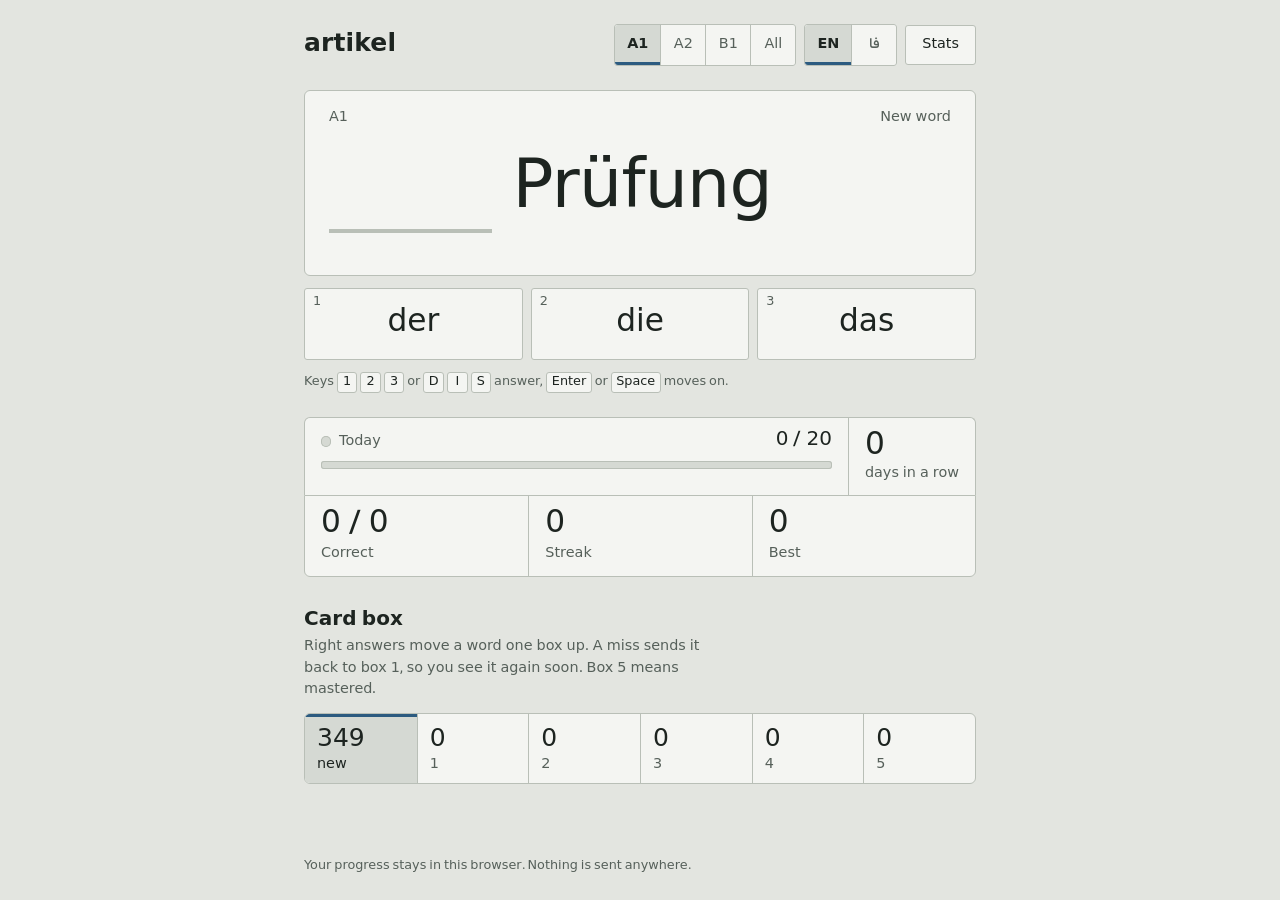
==== commit efdc3748: "Restyle the app on the control room tokens Grey panels with 1px borders instead of shadows and round" ====
--- a/index.html
+++ b/index.html
@@ -18,10 +18,7 @@
   <a class="skip" href="#card" data-i18n="skip">Skip to the game</a>
 
   <header class="top">
-    <h1 class="brand">
-      <span class="brand-mark" aria-hidden="true"><i class="m-der"></i><i class="m-die"></i><i class="m-das"></i></span>
-      artikel
-    </h1>
+    <h1 class="brand">artikel</h1>
 
     <div class="controls">
       <fieldset class="seg seg-level" aria-label="Level" data-i18n-label="level">
@@ -82,7 +79,7 @@
 
     <section class="daily" id="daily" aria-label="Daily goal" data-i18n-label="daily">
       <div class="daily-goal">
-        <p class="daily-line"><span id="daily-title" data-i18n="today">Today</span> <span class="daily-count" id="daily-count">0 / 20</span></p>
+        <p class="daily-line"><span class="lamp" id="daily-lamp" aria-hidden="true"></span> <span id="daily-title" data-i18n="today">Today</span> <span class="daily-count" id="daily-count">0 / 20</span></p>
         <span class="meter" id="daily-meter" role="progressbar" aria-labelledby="daily-title" aria-valuemin="0" aria-valuemax="20" aria-valuenow="0"><span class="meter-fill" id="daily-fill"></span></span>
       </div>
       <p class="daily-days"><span class="daily-num" id="daily-days">0</span> <span id="daily-days-label">days in a row</span></p>
--- a/style.css
+++ b/style.css
@@ -1,81 +1,26 @@
 /*
- * artikel. Colours follow the usual classroom code for German genders:
- * der blue, die red, das green. Type is DIN-style (Bahnschrift on Windows,
- * DIN Alternate on Apple) so no web font has to be downloaded.
+ * artikel. Built on the A2M33 "control room" tokens in tokens.css: grey
+ * surfaces, 1px borders, colour only for state. Steel marks the selection,
+ * the amber lamp shows today's goal met, ok and fault mark an answer.
+ * This file only uses the variables from tokens.css.
  */
 
+/* Persian interface text. Barlow has no Arabic script, so the stack falls
+   through to Vazirmatn for Persian and keeps Barlow for Latin and German. */
+@font-face { font-family: "Vazirmatn"; font-weight: 400; font-display: swap; src: url("fonts/Vazirmatn-Regular.woff2") format("woff2"); }
+@font-face { font-family: "Vazirmatn"; font-weight: 500; font-display: swap; src: url("fonts/Vazirmatn-Medium.woff2") format("woff2"); }
+@font-face { font-family: "Vazirmatn"; font-weight: 600; font-display: swap; src: url("fonts/Vazirmatn-SemiBold.woff2") format("woff2"); }
+
 :root {
-  --paper: #e8ecef;
-  --card: #fafbfc;
-  --ink: #17202b;
-  --ink-2: #4c5866;
-  --rule: #d3d9e0;
-  --rule-strong: #b7c0ca;
-
-  --der: #1d56b0;
-  --der-soft: #e2eaf7;
-  --die: #bb2f2a;
-  --die-soft: #f7e3e1;
-  --das: #18784a;
-  --das-soft: #dff0e6;
-
-  --focus: #0b63d6;
-  --shadow: 0 1px 0 rgb(23 32 43 / 0.06), 0 8px 24px -12px rgb(23 32 43 / 0.25);
-
-  --din: "Bahnschrift", "DIN Alternate", "DIN Next", "D-DIN", "Roboto Condensed", "Arial Narrow", "Vazirmatn", "Segoe UI", Tahoma, system-ui, sans-serif;
-  --ui: system-ui, -apple-system, "Segoe UI", Roboto, "Helvetica Neue", Arial, sans-serif;
-  --fa: "Vazirmatn", "Segoe UI", Tahoma, "Geeza Pro", "Noto Naskh Arabic", system-ui, sans-serif;
-
-  --radius-card: 18px;
-  --radius-btn: 12px;
-  --radius-small: 8px;
-
-  color-scheme: light dark;
-}
-
-@media (prefers-color-scheme: dark) {
-  :root {
-    --paper: #101419;
-    --card: #1a2028;
-    --ink: #e4e8ed;
-    --ink-2: #a3adb9;
-    --rule: #2b333d;
-    --rule-strong: #3d4753;
-
-    --der: #86aef5;
-    --der-soft: #1d2a40;
-    --die: #f28c82;
-    --die-soft: #3a2224;
-    --das: #6fd09c;
-    --das-soft: #1b3328;
-
-    --focus: #8cb8ff;
-    --shadow: 0 1px 0 rgb(0 0 0 / 0.3), 0 10px 30px -14px rgb(0 0 0 / 0.7);
-  }
-}
-
-*,
-*::before,
-*::after {
-  box-sizing: border-box;
-}
-
-html {
-  -webkit-text-size-adjust: 100%;
-  text-size-adjust: 100%;
+  --fa: var(--font);
+  --page: 44rem;
 }
 
 body {
-  margin: 0;
   min-height: 100vh;
   min-height: 100dvh;
   display: flex;
   flex-direction: column;
-  background: var(--paper);
-  color: var(--ink);
-  font-family: var(--ui);
-  font-size: 1rem;
-  line-height: 1.5;
 }
 
 button,
@@ -85,9 +30,8 @@
   -webkit-tap-highlight-color: transparent;
 }
 
-:focus-visible {
-  outline: 3px solid var(--focus);
-  outline-offset: 3px;
+p {
+  margin: 0;
 }
 
 .noun:focus,
@@ -115,37 +59,42 @@
 
 .skip {
   position: absolute;
-  inset-inline-start: 1rem;
+  inset-inline-start: var(--s4);
   top: -3rem;
-  padding: 0.5rem 0.9rem;
+  padding: var(--s2) var(--s3);
   background: var(--ink);
-  color: var(--card);
-  border-radius: var(--radius-small);
+  color: var(--panel);
+  border-radius: var(--r-control);
   z-index: 10;
 }
 
 .skip:focus {
-  top: 1rem;
+  top: var(--s4);
 }
 
 kbd {
   display: inline-block;
-  min-width: 1.5em;
+  min-width: 1.6em;
   padding: 0 0.35em;
-  border: 1px solid var(--rule-strong);
-  border-bottom-width: 2px;
-  border-radius: 5px;
-  font-family: var(--din);
-  font-size: 0.8em;
+  border: 1px solid var(--line);
+  border-radius: var(--r-control);
+  background: var(--panel);
+  color: var(--ink);
+  font-family: var(--font);
+  font-size: var(--t-xs);
   line-height: 1.5;
   text-align: center;
 }
 
 /* body sets its own font, so naming <html lang="fa"> alone would not reach
-   the Persian interface text. */
+   the Persian interface text. Vazirmatn needs more line height. */
 [lang="fa"],
 [lang="fa"] body {
   font-family: var(--fa);
+}
+
+[lang="fa"] body {
+  line-height: 1.7;
 }
 
 /* German words inside Persian text keep their own direction. */
@@ -165,59 +114,44 @@
   flex-wrap: wrap;
   align-items: center;
   justify-content: space-between;
-  gap: 0.75rem 1rem;
+  gap: var(--s3) var(--s4);
   width: 100%;
-  max-width: 44rem;
+  max-width: var(--page);
   margin: 0 auto;
-  padding: 1rem 1rem 0.5rem;
+  padding: var(--s5) var(--s4) var(--s3);
 }
 
 .brand {
-  display: flex;
-  align-items: center;
-  gap: 0.55rem;
   margin: 0;
-  font-family: var(--din);
-  font-size: 1.45rem;
-  font-weight: 600;
-  letter-spacing: 0.01em;
-}
-
-.brand-mark {
-  display: inline-flex;
-  gap: 3px;
-}
-
-.brand-mark i {
-  display: block;
-  width: 6px;
-  height: 20px;
-  border-radius: 2px;
-}
-
-.m-der { background: var(--der); }
-.m-die { background: var(--die); }
-.m-das { background: var(--das); }
+  font-size: var(--t-xl);
+  line-height: 1;
+}
 
 .controls {
   display: flex;
   flex-wrap: wrap;
   align-items: center;
-  gap: 0.5rem;
-}
-
+  gap: var(--s2);
+}
+
+/* Segmented switch: the selected option reads in ink with a steel bar. */
 .seg {
   display: inline-flex;
   margin: 0;
-  padding: 3px;
-  border: 1px solid var(--rule);
-  border-radius: 999px;
-  background: var(--card);
+  padding: 0;
+  border: 1px solid var(--line);
+  border-radius: var(--r-control);
+  background: var(--panel);
+  overflow: hidden;
 }
 
 .seg label {
   position: relative;
   display: block;
+}
+
+.seg label + label {
+  border-inline-start: 1px solid var(--line);
 }
 
 .seg input {
@@ -233,51 +167,50 @@
   align-items: center;
   justify-content: center;
   min-width: 2.75rem;
-  min-height: 2.25rem;
-  padding: 0 0.7rem;
-  border-radius: 999px;
-  font-family: var(--din);
-  font-size: 0.95rem;
-  color: var(--ink-2);
-  transition: background-color 120ms ease, color 120ms ease;
-}
-
-.seg span[lang="fa"] {
-  font-family: var(--fa);
+  min-height: 2.5rem;
+  padding: 0 var(--s3);
+  font-size: var(--t-sm);
+  font-weight: 500;
+  color: var(--ink-2);
+  transition: background-color var(--dur) var(--ease), color var(--dur) var(--ease);
 }
 
 .seg input:checked + span {
-  background: var(--ink);
-  color: var(--card);
+  background: var(--inset);
+  color: var(--ink);
+  font-weight: 600;
+  box-shadow: inset 0 -3px 0 var(--steel);
 }
 
 .seg input:focus-visible + span {
-  outline: 3px solid var(--focus);
-  outline-offset: 2px;
+  outline: 2px solid var(--steel);
+  outline-offset: -4px;
+  border-radius: var(--r-control);
 }
 
 .ghost {
-  min-height: 2.6rem;
-  padding: 0 1rem;
-  border: 1px solid var(--rule);
-  border-radius: 999px;
-  background: var(--card);
-  font-family: var(--din);
-  font-size: 0.95rem;
+  min-height: 2.5rem;
+  padding: 0 var(--s4);
+  border: 1px solid var(--line);
+  border-radius: var(--r-control);
+  background: var(--panel);
+  color: var(--ink);
+  font-size: var(--t-sm);
+  font-weight: 500;
   cursor: pointer;
-}
-
-.ghost:hover {
-  border-color: var(--rule-strong);
+  transition: border-color var(--dur) var(--ease), background-color var(--dur) var(--ease);
+}
+
+.ghost:active {
+  background: var(--inset);
 }
 
 .sound {
   display: inline-flex;
   align-items: center;
   justify-content: center;
-  width: 2.6rem;
+  width: 2.5rem;
   padding: 0;
-  color: var(--ink);
 }
 
 .sound .sound-off,
@@ -298,66 +231,49 @@
 .stage {
   flex: 1;
   width: 100%;
-  max-width: 44rem;
+  max-width: var(--page);
   margin: 0 auto;
-  padding: 0.75rem 1rem 2rem;
+  padding: var(--s3) var(--s4) var(--s6);
 }
 
 .card {
-  --accent: var(--rule-strong);
   container-type: inline-size;
-  position: relative;
-  padding: 1.1rem 1.25rem 1.5rem;
-  border: 1px solid var(--rule);
-  border-radius: var(--radius-card);
-  background: var(--card);
-  box-shadow: var(--shadow);
-  overflow: hidden;
-}
-
-/* The leading edge takes the colour of the right article once answered. */
-.card::before {
-  content: "";
-  position: absolute;
-  inset-block: 0;
-  inset-inline-start: 0;
-  width: 6px;
-  background: var(--accent);
-  transition: background-color 200ms ease;
-}
-
-.card[data-article="der"] { --accent: var(--der); }
-.card[data-article="die"] { --accent: var(--die); }
-.card[data-article="das"] { --accent: var(--das); }
+  padding: var(--s4) var(--s5) var(--s5);
+  border: 1px solid var(--line);
+  border-radius: var(--r-panel);
+  background: var(--panel);
+}
 
 .card-meta {
   display: flex;
   justify-content: space-between;
-  gap: 1rem;
-  font-size: 0.85rem;
-  color: var(--ink-2);
-  font-family: var(--din);
-}
-
+  gap: var(--s4);
+  font-family: var(--font-tag);
+  font-size: var(--t-sm);
+  font-weight: 500;
+  color: var(--ink-2);
+}
+
+/* The noun is the reading: big, in Barlow, left aligned like a gauge value. */
 .phrase {
   display: flex;
   flex-wrap: wrap;
   align-items: baseline;
   align-content: center;
-  justify-content: center;
+  justify-content: flex-start;
   gap: 0 0.3em;
   /* Tall enough for the largest noun, so der, die and das sit at the same
      height on every card however the type scales. */
   min-height: 5.15rem;
-  margin: 1.5rem 0 1.25rem;
-  font-family: var(--din);
-  font-weight: 600;
+  margin: var(--s5) 0 var(--s4);
+  font-family: var(--font);
+  font-weight: 500;
   line-height: 1.1;
-  font-size: 2.4rem;
+  letter-spacing: -0.01em;
+  font-size: var(--t-value);
   /* Scale with the noun's length (set by app.js) so "der" and the noun
      share one line; the extra 6 accounts for the article slot. */
   font-size: clamp(1.6rem, calc(150cqi / (var(--len, 6) + 6)), 4.25rem);
-  text-align: center;
   overflow-wrap: anywhere;
 }
 
@@ -366,9 +282,10 @@
   display: inline-block;
   min-width: 2.4em;
   padding: 0 0.1em;
-  border-bottom: 0.08em solid var(--rule-strong);
-  color: var(--accent, var(--ink));
+  border-bottom: 0.06em solid var(--line);
+  color: var(--ink);
   text-align: center;
+  transition: border-color var(--dur) var(--ease);
 }
 
 .slot:empty::before {
@@ -376,27 +293,117 @@
 }
 
 .slot[data-article] {
-  border-bottom-color: currentColor;
-  animation: drop-in 220ms cubic-bezier(0.2, 0.7, 0.2, 1);
-}
-
-.slot[data-article="der"] { color: var(--der); }
-.slot[data-article="die"] { color: var(--die); }
-.slot[data-article="das"] { color: var(--das); }
-
-@keyframes drop-in {
-  from {
-    opacity: 0;
-    transform: translateY(-0.25em);
-  }
-  to {
-    opacity: 1;
-    transform: none;
-  }
+  border-bottom-color: var(--ink);
 }
 
 .noun {
   color: var(--ink);
+}
+
+/* ------------------------------------------------------------ choices */
+
+.choices {
+  display: grid;
+  grid-template-columns: repeat(3, 1fr);
+  gap: var(--s2);
+  margin-top: var(--s3);
+}
+
+.choice {
+  position: relative;
+  min-height: 4.5rem;
+  border: 1px solid var(--line);
+  border-radius: var(--r-control);
+  background: var(--panel);
+  color: var(--ink);
+  font-family: var(--font);
+  font-size: var(--t-2xl);
+  font-weight: 500;
+  cursor: pointer;
+  transition: border-color var(--dur) var(--ease), background-color var(--dur) var(--ease), color var(--dur) var(--ease);
+  touch-action: manipulation;
+}
+
+/* Touch screens keep :hover after a tap, which would leave the button
+   marked on the next card. */
+@media (hover: hover) {
+  .choice:hover:not(:disabled) {
+    border-color: var(--ink-2);
+  }
+
+  .seg input:not(:checked):hover + span {
+    color: var(--ink);
+  }
+
+  .ghost:hover {
+    border-color: var(--ink-2);
+  }
+
+  .next:hover {
+    background: var(--ink-2);
+    border-color: var(--ink-2);
+  }
+
+  .reset:not(.is-armed):hover {
+    background: var(--inset);
+  }
+}
+
+.choice:active:not(:disabled) {
+  background: var(--inset);
+}
+
+.choice-key {
+  position: absolute;
+  top: var(--s1);
+  inset-inline-start: var(--s2);
+  font-size: var(--t-xs);
+  font-weight: 400;
+  color: var(--ink-2);
+}
+
+[dir="rtl"] .choice-key {
+  inset-inline-start: auto;
+  left: var(--s2);
+}
+
+.choice:disabled {
+  cursor: default;
+  color: var(--ink-2);
+}
+
+/* The right answer gets an ok border and bar, a wrong pick a fault border
+   and a strike-through. The verdict below says the same in words. */
+.choice.is-correct {
+  border-color: var(--ok);
+  color: var(--ok);
+  font-weight: 600;
+  box-shadow: inset 0 -3px 0 var(--ok);
+}
+
+.choice.is-wrong {
+  border-color: var(--fault);
+  color: var(--fault);
+  text-decoration: line-through;
+  text-decoration-thickness: 2px;
+}
+
+.choice.is-correct .choice-key,
+.choice.is-wrong .choice-key {
+  color: inherit;
+}
+
+.keys-help {
+  display: none;
+  margin-top: var(--s3);
+  color: var(--ink-2);
+  font-size: var(--t-xs);
+}
+
+@media (hover: hover) and (pointer: fine) {
+  .keys-help {
+    display: block;
+  }
 }
 
 /* ------------------------------------------------------------ feedback */
@@ -404,46 +411,44 @@
 /* Sits under the answer buttons, so opening it never moves them. */
 .feedback {
   display: grid;
-  gap: 0.35rem;
-  margin-top: 0.75rem;
-  padding: 1rem 1.25rem 1.1rem;
-  border: 1px solid var(--rule);
-  border-radius: var(--radius-card);
-  background: var(--card);
-  box-shadow: var(--shadow);
-  text-align: center;
-  animation: rise-in 180ms cubic-bezier(0.2, 0.7, 0.2, 1);
-}
-
-@keyframes rise-in {
-  from {
-    opacity: 0;
-    transform: translateY(-0.4rem);
-  }
-  to {
-    opacity: 1;
-    transform: none;
-  }
-}
-
-.feedback p {
-  margin: 0;
+  gap: var(--s1);
+  justify-items: start;
+  margin-top: var(--s3);
+  padding: var(--s4) var(--s5) var(--s5);
+  border: 1px solid var(--line);
+  border-radius: var(--r-panel);
+  background: var(--panel);
 }
 
 .verdict {
+  font-size: var(--t-lg);
   font-weight: 600;
 }
 
-.card[data-result="right"] ~ .feedback .verdict {
-  color: var(--das);
-}
-
-.card[data-result="wrong"] ~ .feedback .verdict {
-  color: var(--die);
+/* The words carry the verdict; the lamp beside them repeats it in ok or
+   fault, since fault red on the dark panel is too faint for body text. */
+.verdict::before {
+  content: "";
+  display: inline-block;
+  width: 0.6em;
+  height: 0.6em;
+  margin-inline-end: var(--s2);
+  border-radius: var(--r-lamp);
+  background: var(--inset);
+  vertical-align: 0.05em;
+}
+
+.card[data-result="right"] ~ .feedback .verdict::before {
+  background: var(--ok);
+}
+
+.card[data-result="wrong"] ~ .feedback .verdict::before {
+  background: var(--fault);
 }
 
 .verdict b {
   color: var(--ink);
+  font-weight: 600;
 }
 
 .plural {
@@ -452,372 +457,224 @@
 
 .plural span {
   color: var(--ink);
-  font-family: var(--din);
-  font-size: 1.05em;
+  font-weight: 500;
 }
 
 .meaning {
-  font-size: 1.15rem;
+  font-size: var(--t-lg);
 }
 
 .meaning[lang="fa"] {
-  font-size: 1.25rem;
   line-height: 1.8;
 }
 
 .hint {
-  justify-self: center;
-  max-width: 34rem;
-  margin-top: 0.5rem !important;
-  padding: 0.55rem 0.85rem;
-  border-radius: var(--radius-small);
-  background: var(--paper);
-  color: var(--ink);
-  font-size: 0.95rem;
+  max-width: 70ch;
+  margin-top: var(--s2);
+  padding: var(--s2) var(--s3);
+  border-radius: var(--r-control);
+  background: var(--inset);
+  color: var(--ink);
+  font-size: var(--t-sm);
 }
 
 .hint[lang="fa"] {
   line-height: 1.9;
 }
 
-.suffix {
-  font-family: var(--din);
+.suffix,
+.art {
   font-weight: 600;
   unicode-bidi: isolate;
 }
 
-.art {
-  font-family: var(--din);
-  font-weight: 600;
-  unicode-bidi: isolate;
-}
-
-.art-der { color: var(--der); }
-.art-die { color: var(--die); }
-.art-das { color: var(--das); }
-
 .next {
-  justify-self: center;
   display: inline-flex;
   align-items: center;
-  gap: 0.6rem;
-  min-height: 3rem;
-  margin-top: 0.85rem;
-  padding: 0 1.4rem;
-  border: 0;
-  border-radius: 999px;
+  gap: var(--s3);
+  min-height: 2.75rem;
+  margin-top: var(--s3);
+  padding: 0 var(--s5);
+  border: 1px solid var(--ink);
+  border-radius: var(--r-control);
   background: var(--ink);
-  color: var(--card);
-  font-family: var(--din);
-  font-size: 1.05rem;
+  color: var(--panel);
+  font-size: var(--t-md);
   font-weight: 600;
   cursor: pointer;
-  transition: background-color 120ms ease, transform 80ms ease;
+  transition: background-color var(--dur) var(--ease), border-color var(--dur) var(--ease);
   touch-action: manipulation;
-  /* Covers the panel's rise-in, which is still offset when app.js scrolls. */
-  scroll-margin-block-end: 1rem;
-}
-
-.next:active {
-  transform: translateY(1px) scale(0.99);
+  /* Leaves room under the button when app.js scrolls it into view. */
+  scroll-margin-block-end: var(--s4);
 }
 
 .next kbd {
   border-color: currentColor;
-  opacity: 0.7;
-}
-
-/* ------------------------------------------------------------ choices */
-
-.choices {
+  background: transparent;
+  color: inherit;
+}
+
+/* Mastered: a plain ok tag next to the verdict. */
+.mastered {
+  display: inline-block;
+  margin-inline-start: var(--s2);
+  padding: 0 var(--s2);
+  border: 1px solid var(--ok);
+  border-radius: var(--r-control);
+  color: var(--ok);
+  font-family: var(--font-tag);
+  font-size: var(--t-sm);
+  font-weight: 600;
+  vertical-align: 0.1em;
+}
+
+.burst {
+  display: none;
+}
+
+/* ------------------------------------------------------------ readings */
+
+/* Today's goal, days in a row and the score share one panel, each value
+   big with a small label under it. */
+.daily {
   display: grid;
-  grid-template-columns: repeat(3, 1fr);
-  gap: 0.6rem;
-  margin-top: 1rem;
-}
-
-.choice {
-  --c: var(--ink);
-  --c-soft: var(--card);
-  position: relative;
-  min-height: 4.5rem;
-  border: 2px solid var(--c);
-  border-radius: var(--radius-btn);
-  background: var(--c-soft);
-  color: var(--c);
-  font-family: var(--din);
-  font-size: 1.7rem;
-  font-weight: 600;
-  cursor: pointer;
-  transition: transform 80ms ease, background-color 150ms ease, color 150ms ease, opacity 150ms ease;
-  touch-action: manipulation;
-}
-
-.choice[data-article="der"] { --c: var(--der); --c-soft: var(--der-soft); }
-.choice[data-article="die"] { --c: var(--die); --c-soft: var(--die-soft); }
-.choice[data-article="das"] { --c: var(--das); --c-soft: var(--das-soft); }
-
-/* Touch screens keep :hover after a tap, which would leave the button painted
-   as the answer on the next card. */
-@media (hover: hover) {
-  .choice:hover:not(:disabled) {
-    background: var(--c);
-    color: var(--card);
-  }
-
-  .seg input:not(:checked):hover + span {
-    background: var(--paper);
-    color: var(--ink);
-  }
-
-  .next:hover {
-    background: var(--ink-2);
-  }
-
-  .reset:not(.is-armed):hover {
-    background: var(--die-soft);
-  }
-}
-
-.choice:active:not(:disabled) {
-  transform: translateY(1px) scale(0.99);
-}
-
-.choice-key {
-  position: absolute;
-  top: 0.4rem;
-  left: 0.55rem;
-  font-size: 0.75rem;
-  font-weight: 400;
-}
-
-.choice:disabled {
-  cursor: default;
-  opacity: 0.35;
-}
-
-.choice.is-correct,
-.choice.is-wrong {
-  opacity: 1;
-}
-
-.choice.is-correct {
-  background: var(--c);
-  color: var(--card);
-}
-
-.choice.is-wrong {
-  background: var(--card);
-  text-decoration: line-through;
-  text-decoration-thickness: 2px;
-}
-
-.keys-help {
-  display: none;
-  margin: 0.75rem 0 0;
-  color: var(--ink-2);
-  font-size: 0.85rem;
-  text-align: center;
-}
-
-@media (hover: hover) and (pointer: fine) {
-  .keys-help {
-    display: block;
-  }
-}
-
-/* ------------------------------------------------------------ daily goal */
-
-.daily {
-  display: flex;
-  align-items: center;
-  gap: 1rem;
-  margin-top: 1.5rem;
+  grid-template-columns: minmax(0, 1fr) auto;
+  margin-top: var(--s5);
+  border: 1px solid var(--line);
+  border-bottom: 0;
+  border-radius: var(--r-panel) var(--r-panel) 0 0;
+  background: var(--panel);
 }
 
 .daily-goal {
-  flex: 1;
   min-width: 0;
+  padding: var(--s3) var(--s4) var(--s4);
 }
 
 .daily-line {
   display: flex;
-  justify-content: space-between;
-  gap: 0.5rem;
-  margin: 0 0 0.35rem;
-  color: var(--ink-2);
-  font-size: 0.85rem;
+  align-items: baseline;
+  gap: var(--s2);
+  margin-bottom: var(--s2);
+  color: var(--ink-2);
+  font-family: var(--font-tag);
+  font-size: var(--t-sm);
+  font-weight: 500;
+}
+
+.daily-line .lamp {
+  flex: none;
+  align-self: center;
+  transition: background-color var(--dur) var(--ease), box-shadow var(--dur) var(--ease);
 }
 
 .daily-count {
-  color: var(--ink);
-  font-family: var(--din);
-  font-weight: 600;
-  font-variant-numeric: tabular-nums;
-}
-
-/* The page is --paper too, so the track needs a darker tone here. */
-.daily .meter {
-  background: var(--rule);
+  margin-inline-start: auto;
+  color: var(--ink);
+  font-family: var(--font);
+  font-size: var(--t-lg);
+  font-weight: 500;
+  line-height: 1;
+}
+
+/* Inset track; the fill is ink, the lamp carries the "met" signal. */
+.meter {
+  display: block;
+  height: 8px;
+  border-radius: var(--r-control);
+  background: var(--inset);
+  box-shadow: inset 0 0 0 1px var(--line);
+  overflow: hidden;
+}
+
+.meter-fill {
+  display: block;
+  height: 100%;
+  background: var(--ink-2);
 }
 
 .daily .meter-fill {
-  transition: width 250ms ease, background-color 250ms ease;
+  transition: width var(--dur) var(--ease);
 }
 
 .daily.is-done .meter-fill {
-  background: var(--das);
+  background: var(--ink);
 }
 
 .daily-days {
-  flex: none;
-  margin: 0;
-  padding: 0.35rem 0.75rem;
-  border-radius: 999px;
-  background: var(--card);
-  border: 1px solid var(--rule);
-  color: var(--ink-2);
-  font-size: 0.85rem;
+  display: flex;
+  flex-direction: column;
+  justify-content: center;
+  min-width: 7.5rem;
+  padding: var(--s3) var(--s4);
+  border-inline-start: 1px solid var(--line);
+  color: var(--ink-2);
+  font-family: var(--font-tag);
+  font-size: var(--t-sm);
+  font-weight: 500;
+  line-height: 1.3;
 }
 
 .daily-num {
   color: var(--ink);
-  font-family: var(--din);
-  font-size: 1.05rem;
-  font-weight: 600;
-  font-variant-numeric: tabular-nums;
-}
-
-/* ------------------------------------------------------------ mastered */
-
-.mastered {
-  position: relative;
-  display: inline-block;
-  margin-inline-start: 0.5rem;
-  padding: 0.05rem 0.6rem;
-  border-radius: 999px;
-  background: var(--das);
-  color: var(--card);
-  font-family: var(--din);
-  font-size: 0.85rem;
-  vertical-align: 0.1em;
-  animation: pop 420ms cubic-bezier(0.2, 1.4, 0.4, 1);
-}
-
-.mastered.is-still {
-  animation: none;
-}
-
-@keyframes pop {
-  from {
-    opacity: 0;
-    transform: scale(0.4);
-  }
-  to {
-    opacity: 1;
-    transform: none;
-  }
-}
-
-/* Six short bars in the der/die/das colours fly out of the badge once. */
-.burst {
-  position: absolute;
-  inset: 50% auto auto 50%;
-  pointer-events: none;
-}
-
-.burst i {
-  position: absolute;
-  width: 4px;
-  height: 10px;
-  margin: -5px 0 0 -2px;
-  border-radius: 2px;
-  opacity: 0;
-  transform: rotate(var(--r)) translateY(0);
-  animation: burst 650ms ease-out 80ms;
-}
-
-.burst i:nth-child(3n + 1) { background: var(--der); }
-.burst i:nth-child(3n + 2) { background: var(--die); }
-.burst i:nth-child(3n + 3) { background: var(--das); }
-.burst i:nth-child(1) { --r: 0deg; }
-.burst i:nth-child(2) { --r: 60deg; }
-.burst i:nth-child(3) { --r: 120deg; }
-.burst i:nth-child(4) { --r: 180deg; }
-.burst i:nth-child(5) { --r: 240deg; }
-.burst i:nth-child(6) { --r: 300deg; }
-
-@keyframes burst {
-  0% {
-    opacity: 1;
-    transform: rotate(var(--r)) translateY(-8px);
-  }
-  100% {
-    opacity: 0;
-    transform: rotate(var(--r)) translateY(-34px);
-  }
-}
-
-.box-cell.is-celebrating {
-  animation: glow 1s ease-out;
-}
-
-@keyframes glow {
-  from {
-    background: var(--das-soft);
-  }
-}
-
-/* ------------------------------------------------------------ score */
+  font-family: var(--font);
+  font-size: var(--t-2xl);
+  font-weight: 500;
+  line-height: 1.1;
+}
 
 .score {
   display: grid;
   grid-template-columns: repeat(3, 1fr);
-  margin: 1.5rem 0 0;
-  border-top: 1px solid var(--rule);
-  border-bottom: 1px solid var(--rule);
+  margin: 0;
+  border: 1px solid var(--line);
+  border-radius: 0 0 var(--r-panel) var(--r-panel);
+  background: var(--panel);
 }
 
 .score div {
-  padding: 0.65rem 0.5rem;
-  text-align: center;
+  display: flex;
+  flex-direction: column-reverse;
+  justify-content: flex-end;
+  min-width: 0;
+  padding: var(--s3) var(--s4);
 }
 
 .score div + div {
-  border-inline-start: 1px solid var(--rule);
+  border-inline-start: 1px solid var(--line);
 }
 
 .score dt {
-  font-size: 0.8rem;
-  color: var(--ink-2);
+  color: var(--ink-2);
+  font-family: var(--font-tag);
+  font-size: var(--t-sm);
+  font-weight: 500;
 }
 
 .score dd {
   margin: 0;
-  font-family: var(--din);
-  font-size: 1.4rem;
-  font-weight: 600;
-  font-variant-numeric: tabular-nums;
+  font-size: var(--t-2xl);
+  font-weight: 500;
+  line-height: 1.1;
+  white-space: nowrap;
 }
 
 /* ------------------------------------------------------------ card box */
 
 .box {
-  margin-top: 1.5rem;
+  margin-top: var(--s6);
 }
 
 .box-caption {
   margin: 0;
-  font-family: var(--din);
-  font-size: 1.05rem;
-  font-weight: 600;
+  font-size: var(--t-lg);
 }
 
 .box-note {
-  margin: 0.15rem 0 0.75rem;
-  max-width: 36rem;
-  color: var(--ink-2);
-  font-size: 0.9rem;
+  max-width: 70ch;
+  margin: var(--s1) 0 var(--s3);
+  color: var(--ink-2);
+  font-size: var(--t-sm);
 }
 
 /* Drawn like the front of a card file: six compartments in one box. */
@@ -827,9 +684,9 @@
   margin: 0;
   padding: 0;
   list-style: none;
-  border: 2px solid var(--rule-strong);
-  border-radius: var(--radius-small);
-  background: var(--card);
+  border: 1px solid var(--line);
+  border-radius: var(--r-panel);
+  background: var(--panel);
   overflow: hidden;
 }
 
@@ -837,62 +694,48 @@
   position: relative;
   display: flex;
   flex-direction: column;
-  align-items: center;
-  padding: 0.7rem 0.25rem 0.5rem;
-  transition: background-color 200ms ease;
+  align-items: flex-start;
+  min-width: 0;
+  padding: var(--s3) var(--s3) var(--s2);
+  transition: background-color var(--dur) var(--ease);
 }
 
 .box-cell + .box-cell {
-  border-inline-start: 1px solid var(--rule);
-}
-
-.box-new {
-  background: var(--paper);
+  border-inline-start: 1px solid var(--line);
 }
 
 .box-count {
-  font-family: var(--din);
-  font-size: 1.3rem;
-  font-weight: 600;
-  font-variant-numeric: tabular-nums;
+  font-size: var(--t-xl);
+  font-weight: 500;
+  line-height: 1.1;
 }
 
 .box-label {
-  font-size: 0.8rem;
-  color: var(--ink-2);
-}
-
-/* The tab marks where the current word sits. */
-.box-cell.is-active::before {
-  content: "";
-  position: absolute;
-  top: 0;
-  left: 20%;
-  right: 20%;
-  height: 5px;
-  border-radius: 0 0 4px 4px;
-  background: var(--ink);
-}
-
+  color: var(--ink-2);
+  font-family: var(--font-tag);
+  font-size: var(--t-sm);
+  font-weight: 500;
+}
+
+/* The current word's box is selected: inset fill and a steel bar. */
 .box-cell.is-active {
-  background: var(--paper);
-}
-
-.card[data-article="der"] ~ .box .box-cell.is-active::before { background: var(--der); }
-.card[data-article="die"] ~ .box .box-cell.is-active::before { background: var(--die); }
-.card[data-article="das"] ~ .box .box-cell.is-active::before { background: var(--das); }
+  background: var(--inset);
+  box-shadow: inset 0 3px 0 var(--steel);
+}
+
+.box-cell.is-active .box-label {
+  color: var(--ink);
+}
 
 /* ------------------------------------------------------------ footer */
 
 .foot {
-  padding: 1rem;
-  color: var(--ink-2);
-  font-size: 0.85rem;
-  text-align: center;
-}
-
-.foot p {
-  margin: 0;
+  width: 100%;
+  max-width: var(--page);
+  margin: 0 auto;
+  padding: var(--s4) var(--s4) var(--s5);
+  color: var(--ink-2);
+  font-size: var(--t-xs);
 }
 
 /* ------------------------------------------------------------ stats dialog */
@@ -900,50 +743,43 @@
 .stats {
   width: min(32rem, calc(100vw - 2rem));
   max-height: calc(100dvh - 2rem);
-  padding: 1.25rem 1.25rem 1.5rem;
-  border: 1px solid var(--rule);
-  border-radius: var(--radius-card);
-  background: var(--card);
-  color: var(--ink);
-  box-shadow: var(--shadow);
+  padding: var(--s5);
+  border: 1px solid var(--line);
+  border-radius: var(--r-panel);
+  background: var(--panel);
+  color: var(--ink);
+  overscroll-behavior: contain;
 }
 
 .stats::backdrop {
-  background: rgb(10 14 20 / 0.45);
+  background: color-mix(in srgb, var(--cab) 80%, transparent);
 }
 
 /* The page behind the panel stays put when the panel reaches its end. */
 html:has(.stats[open]) {
   overflow: hidden;
-}
-
-.stats {
-  overscroll-behavior: contain;
 }
 
 .stats-head {
   display: flex;
   align-items: center;
   justify-content: space-between;
-  gap: 1rem;
+  gap: var(--s4);
 }
 
 .stats h2 {
   margin: 0;
-  font-family: var(--din);
-  font-size: 1.4rem;
+  font-size: var(--t-xl);
 }
 
 .stats h3 {
-  margin: 1.4rem 0 0.6rem;
-  font-family: var(--din);
-  font-size: 1rem;
-  font-weight: 600;
+  margin: var(--s5) 0 var(--s2);
+  font-size: var(--t-md);
 }
 
 .meters {
   display: grid;
-  gap: 0.6rem;
+  gap: var(--s3);
 }
 
 .meter-row {
@@ -953,72 +789,53 @@
     "name bar value"
     ". detail detail";
   align-items: center;
-  column-gap: 0.75rem;
-}
-
-.meter-name { grid-area: name; font-size: 1.15rem; }
-.meter { grid-area: bar; }
+  column-gap: var(--s3);
+}
+
+.meter-name { grid-area: name; font-size: var(--t-lg); }
+.meter-row .meter { grid-area: bar; }
 .meter-value {
   grid-area: value;
   text-align: end;
-  font-family: var(--din);
-  font-weight: 600;
-  font-variant-numeric: tabular-nums;
+  font-weight: 500;
 }
 .meter-detail {
   grid-area: detail;
-  font-size: 0.8rem;
-  color: var(--ink-2);
-}
-
-.meter {
-  display: block;
-  height: 10px;
-  border-radius: 999px;
-  background: var(--paper);
-  overflow: hidden;
-}
-
-.meter-fill {
-  display: block;
-  height: 100%;
-  border-radius: inherit;
-  background: var(--ink);
-}
-
-.meter-row[data-article="der"] .meter-fill { background: var(--der); }
-.meter-row[data-article="die"] .meter-fill { background: var(--die); }
-.meter-row[data-article="das"] .meter-fill { background: var(--das); }
+  color: var(--ink-2);
+  font-size: var(--t-xs);
+}
 
 .totals {
   display: grid;
   grid-template-columns: 1fr 1fr;
-  gap: 0.75rem;
-  margin-top: 1.25rem;
+  margin-top: var(--s5);
+  border: 1px solid var(--line);
+  border-radius: var(--r-panel);
 }
 
 .totals p {
-  margin: 0;
-  padding: 0.75rem;
-  border-radius: var(--radius-small);
-  background: var(--paper);
-  color: var(--ink-2);
-  font-size: 0.9rem;
+  padding: var(--s3) var(--s4);
+  color: var(--ink-2);
+  font-family: var(--font-tag);
+  font-size: var(--t-sm);
+  font-weight: 500;
+}
+
+.totals p + p {
+  border-inline-start: 1px solid var(--line);
 }
 
 .total-num {
   display: block;
   color: var(--ink);
-  font-family: var(--din);
-  font-size: 1.8rem;
-  font-weight: 600;
+  font-family: var(--font);
+  font-size: var(--t-2xl);
+  font-weight: 500;
   line-height: 1.1;
-  font-variant-numeric: tabular-nums;
 }
 
 .missed {
   display: grid;
-  gap: 0.15rem;
   margin: 0;
   padding: 0;
   list-style: none;
@@ -1031,9 +848,9 @@
     "noun detail"
     "meaning detail";
   align-items: center;
-  column-gap: 0.75rem;
-  padding: 0.4rem 0;
-  border-bottom: 1px solid var(--rule);
+  column-gap: var(--s3);
+  padding: var(--s2) 0;
+  border-bottom: 1px solid var(--line);
 }
 
 /* The noun runs left to right even in Persian mode; justify-self keeps it
@@ -1041,8 +858,6 @@
 .missed-noun {
   grid-area: noun;
   justify-self: start;
-  font-family: var(--din);
-  font-size: 1.05rem;
   font-weight: 600;
 }
 
@@ -1050,7 +865,7 @@
   grid-area: meaning;
   overflow: hidden;
   color: var(--ink-2);
-  font-size: 0.85rem;
+  font-size: var(--t-sm);
   white-space: nowrap;
   text-overflow: ellipsis;
 }
@@ -1058,84 +873,80 @@
 .missed-detail {
   grid-area: detail;
   color: var(--ink-2);
-  font-size: 0.85rem;
-  font-variant-numeric: tabular-nums;
-}
-
-.missed-empty {
-  margin: 0;
-  color: var(--ink-2);
-  font-size: 0.9rem;
-}
-
+  font-size: var(--t-sm);
+}
+
+.missed-empty,
 .goal-note {
-  margin: 0.5rem 0 0;
-  color: var(--ink-2);
-  font-size: 0.85rem;
+  color: var(--ink-2);
+  font-size: var(--t-sm);
+}
+
+.goal-note {
+  margin-top: var(--s2);
 }
 
 .levels {
   width: 100%;
   border-collapse: collapse;
-  font-variant-numeric: tabular-nums;
 }
 
 .levels th,
 .levels td {
-  padding: 0.45rem 0.25rem;
-  border-bottom: 1px solid var(--rule);
+  padding: var(--s2) var(--s1);
+  border-bottom: 1px solid var(--line);
   text-align: start;
 }
 
 .levels thead th {
   color: var(--ink-2);
-  font-size: 0.8rem;
-  font-weight: 400;
+  font-family: var(--font-tag);
+  font-size: var(--t-sm);
+  font-weight: 500;
 }
 
 .levels tbody th {
-  font-family: var(--din);
+  font-weight: 600;
 }
 
 .danger {
-  margin-top: 1.5rem;
-  padding-top: 1rem;
-  border-top: 1px solid var(--rule);
+  margin-top: var(--s5);
+  padding-top: var(--s4);
+  border-top: 1px solid var(--line);
 }
 
 .danger p {
-  margin: 0.4rem 0 0;
-  color: var(--ink-2);
-  font-size: 0.85rem;
+  margin-top: var(--s2);
+  color: var(--ink-2);
+  font-size: var(--t-sm);
 }
 
 .reset {
   min-height: 2.75rem;
-  padding: 0 1rem;
-  border: 1px solid var(--die);
-  border-radius: var(--radius-btn);
-  background: transparent;
-  color: var(--die);
+  padding: 0 var(--s4);
+  border: 1px solid var(--fault);
+  border-radius: var(--r-control);
+  background: var(--panel);
+  color: var(--ink);
+  font-weight: 500;
   cursor: pointer;
+  transition: background-color var(--dur) var(--ease), box-shadow var(--dur) var(--ease);
 }
 
 .reset.is-armed {
-  background: var(--die);
-  color: var(--card);
+  font-weight: 600;
+  box-shadow: inset 0 -3px 0 var(--fault);
 }
 
 /* ------------------------------------------------------------ small screens */
 
 @media (max-width: 30rem) {
-  .top {
-    padding-top: 0.75rem;
-  }
-
   /* Two rows on phones: brand and Stats, then level and language. Flex
      rather than a grid, so with large text the language switch can drop
      to a row of its own instead of running off the screen. */
   .top {
     row-gap: 0;
+    padding-top: var(--s4);
   }
 
   .controls {
@@ -1154,35 +965,54 @@
   .seg-level,
   .seg-lang {
     order: 3;
-    margin-top: 0.75rem;
+    margin-top: var(--s3);
   }
 
   .seg-lang { margin-inline-start: auto; }
 
   .seg span {
     min-width: 2.4rem;
-    padding: 0 0.45rem;
+    padding: 0 var(--s2);
   }
 
   .card,
   .feedback {
-    padding: 0.9rem 1rem 1.25rem;
+    padding: var(--s3) var(--s4) var(--s4);
   }
 
   .phrase {
-    margin-block: 0.9rem 0.6rem;
+    margin-block: var(--s4) var(--s2);
   }
 
   .choice {
     min-height: 4.75rem;
   }
 
+  .daily-days {
+    min-width: 0;
+  }
+
+  .score div,
+  .daily-goal,
+  .daily-days {
+    padding-inline: var(--s3);
+  }
+
+  .score dd,
+  .daily-num {
+    font-size: var(--t-xl);
+  }
+
   .box-cell {
-    padding-inline: 0;
+    padding-inline: var(--s2);
   }
 
   .box-count {
-    font-size: 1.1rem;
+    font-size: var(--t-lg);
+  }
+
+  .totals p {
+    padding-inline: var(--s3);
   }
 }
 
@@ -1190,12 +1020,7 @@
   *,
   *::before,
   *::after {
-    animation-duration: 1ms !important;
-    transition-duration: 1ms !important;
-  }
-
-  /* The badge alone says it; no flying bars. */
-  .burst {
-    display: none;
-  }
-}
+    transition-duration: 0ms !important;
+    animation-duration: 0ms !important;
+  }
+}
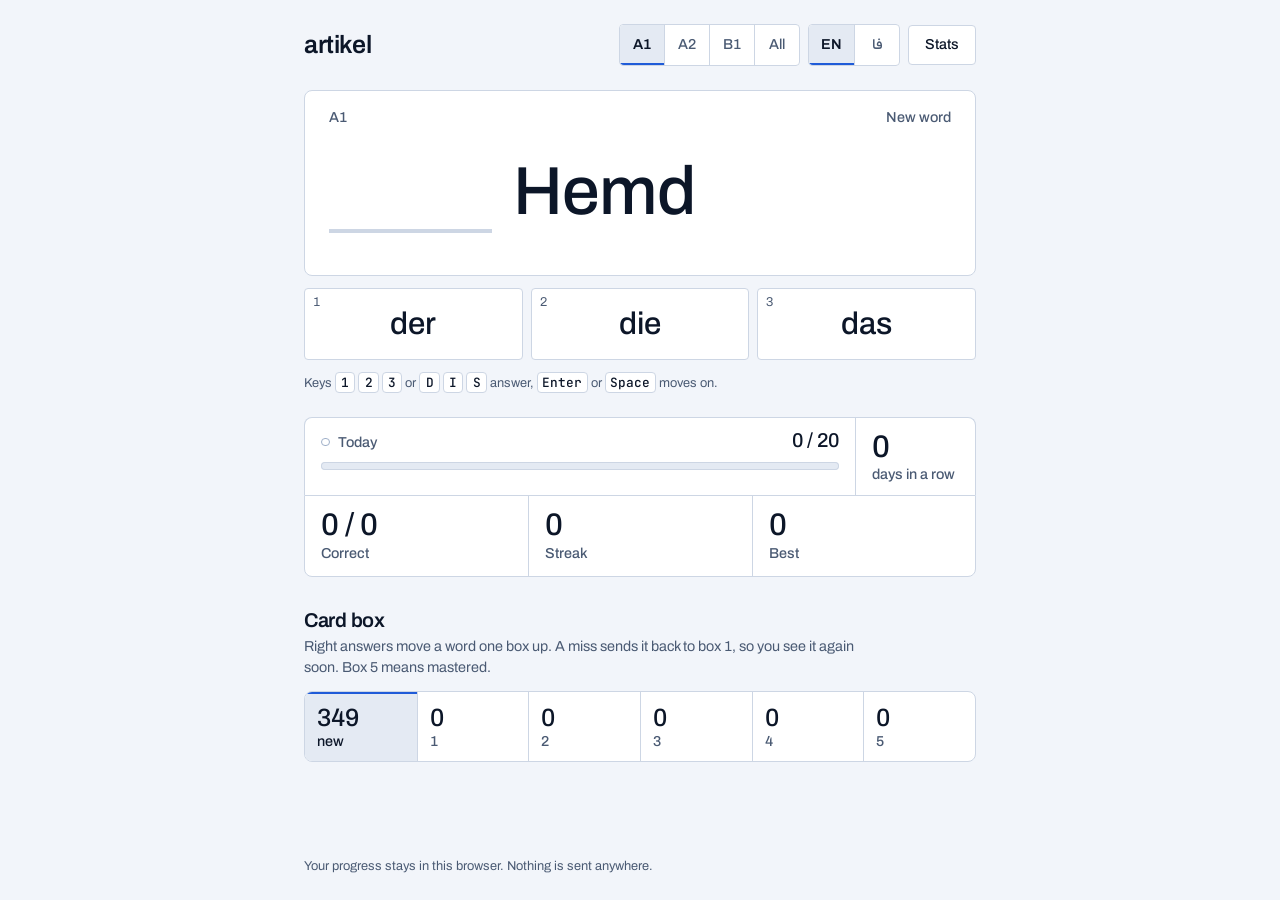
==== commit bf189899: "Move the app and README images to the trace design tokens.css and the fonts now come from the shared" ====
--- a/index.html
+++ b/index.html
@@ -6,8 +6,8 @@
   <title>artikel: der, die or das?</title>
   <meta name="description" content="Practise German noun genders. Pick der, die or das, see the plural and meaning, and let a card box bring back the words you miss.">
   <meta name="color-scheme" content="light dark">
-  <meta name="theme-color" content="#e3e5e0" media="(prefers-color-scheme: light)">
-  <meta name="theme-color" content="#1b211e" media="(prefers-color-scheme: dark)">
+  <meta name="theme-color" content="#f2f5fa" media="(prefers-color-scheme: light)">
+  <meta name="theme-color" content="#0b1222" media="(prefers-color-scheme: dark)">
   <link rel="icon" href="icons/icon-32.png" sizes="32x32" type="image/png">
   <link rel="apple-touch-icon" href="icons/icon-180.png">
   <link rel="manifest" href="manifest.webmanifest">
@@ -79,7 +79,7 @@
 
     <section class="daily" id="daily" aria-label="Daily goal" data-i18n-label="daily">
       <div class="daily-goal">
-        <p class="daily-line"><span class="lamp" id="daily-lamp" aria-hidden="true"></span> <span id="daily-title" data-i18n="today">Today</span> <span class="daily-count" id="daily-count">0 / 20</span></p>
+        <p class="daily-line"><span class="pad" id="daily-lamp" aria-hidden="true"></span> <span id="daily-title" data-i18n="today">Today</span> <span class="daily-count" id="daily-count">0 / 20</span></p>
         <span class="meter" id="daily-meter" role="progressbar" aria-labelledby="daily-title" aria-valuemin="0" aria-valuemax="20" aria-valuenow="0"><span class="meter-fill" id="daily-fill"></span></span>
       </div>
       <p class="daily-days"><span class="daily-num" id="daily-days">0</span> <span id="daily-days-label">days in a row</span></p>
--- a/tokens.css
+++ b/tokens.css
@@ -1,31 +1,32 @@
-/* A2M33 "control room" design tokens. Copy this file (and fonts/) into a project; do not edit per project.
+/* A2M33 "trace" design tokens. Copy this file (and fonts/) into a project; do not edit per project.
    Source of truth: notes/design/README.md */
 
-@font-face { font-family: "Barlow"; font-weight: 400; font-display: swap; src: url("fonts/Barlow-Regular.woff2") format("woff2"); }
-@font-face { font-family: "Barlow"; font-weight: 500; font-display: swap; src: url("fonts/Barlow-Medium.woff2") format("woff2"); }
-@font-face { font-family: "Barlow"; font-weight: 600; font-display: swap; src: url("fonts/Barlow-SemiBold.woff2") format("woff2"); }
-@font-face { font-family: "Barlow Semi Condensed"; font-weight: 500; font-display: swap; src: url("fonts/BarlowSemiCondensed-Medium.woff2") format("woff2"); }
-@font-face { font-family: "Barlow Semi Condensed"; font-weight: 600; font-display: swap; src: url("fonts/BarlowSemiCondensed-SemiBold.woff2") format("woff2"); }
+@font-face { font-family: "Archivo"; font-weight: 400; font-display: swap; src: url("fonts/Archivo-400.woff2") format("woff2"); }
+@font-face { font-family: "Archivo"; font-weight: 500; font-display: swap; src: url("fonts/Archivo-500.woff2") format("woff2"); }
+@font-face { font-family: "Archivo"; font-weight: 600; font-display: swap; src: url("fonts/Archivo-600.woff2") format("woff2"); }
+@font-face { font-family: "Archivo"; font-weight: 700; font-display: swap; src: url("fonts/Archivo-700.woff2") format("woff2"); }
+@font-face { font-family: "JetBrains Mono"; font-weight: 400; font-display: swap; src: url("fonts/JetBrainsMono-400.woff2") format("woff2"); }
+@font-face { font-family: "JetBrains Mono"; font-weight: 500; font-display: swap; src: url("fonts/JetBrainsMono-500.woff2") format("woff2"); }
 
 :root {
   color-scheme: light dark;
 
-  /* Light: a painted control cabinet (close to RAL 7035), slightly green-grey */
-  --cab: #e3e5e0;        /* page background */
-  --panel: #f4f5f2;      /* raised surfaces */
-  --inset: #d5d9d3;      /* wells, tracks, inactive fills */
-  --line: #b9bfb7;       /* 1px borders and rules */
-  --ink: #1d2420;        /* main text and values */
-  --ink-2: #56605a;      /* labels and secondary text */
-  --steel: #2c5b80;      /* links, focus, selected (process blue) */
-  --amber: #d99211;      /* the one signal colour: active, attention, live */
-  --amber-ink: #6b4600;  /* text on amber or amber text on light */
-  --fault: #b8322a;      /* faults and errors only */
-  --ok: #3d7a4f;         /* used sparingly: a confirmed good state */
+  /* Light: drafting paper with a blue cast */
+  --ground: #f2f5fa;     /* page background */
+  --panel: #ffffff;      /* raised surfaces */
+  --inset: #e4eaf3;      /* wells, tracks, inactive fills */
+  --line: #cdd6e4;       /* 1px borders and rules */
+  --trace: #9fb0c9;      /* idle traces and pads */
+  --ink: #0c1628;        /* main text and values */
+  --ink-2: #4a5a73;      /* labels and secondary text */
+  --signal: #0788ad;     /* the one signal colour: live, active, the lit trace */
+  --signal-ink: #055c76; /* signal-coloured text on light */
+  --link: #1f5bd8;       /* links, focus, selected */
+  --fault: #c9343a;      /* faults and errors only */
+  --ok: #1d8458;         /* a confirmed good state, sparingly */
 
-  --font: "Barlow", "Vazirmatn", system-ui, sans-serif;
-  --font-tag: "Barlow Semi Condensed", "Barlow", "Vazirmatn", system-ui, sans-serif;
-  --font-code: Consolas, ui-monospace, "SF Mono", Menlo, monospace; /* literal commands and code only, never labels */
+  --font: "Archivo", "Vazirmatn", system-ui, sans-serif;
+  --font-code: "JetBrains Mono", Consolas, ui-monospace, monospace; /* code, commands, measurements only */
 
   /* Type scale (1.25, base 16px) */
   --t-xs: 0.8rem;
@@ -34,78 +35,82 @@
   --t-lg: 1.25rem;
   --t-xl: 1.563rem;
   --t-2xl: 1.953rem;
-  --t-value: 3.052rem;   /* big readings */
+  --t-3xl: 2.441rem;
+  --t-value: 3.052rem;
 
   /* Space (4px grid) */
   --s1: 4px; --s2: 8px; --s3: 12px; --s4: 16px; --s5: 24px; --s6: 32px; --s7: 48px; --s8: 64px;
 
-  /* Radius by hierarchy, not one radius everywhere */
-  --r-panel: 6px;
-  --r-control: 3px;
-  --r-lamp: 50%;
+  /* Radius by hierarchy */
+  --r-panel: 8px;
+  --r-control: 4px;
+  --r-pad: 50%;
 
+  --trace-w: 1.5px;
   --dur: 160ms;
-  --ease: cubic-bezier(0.2, 0, 0, 1);
+  --ease: cubic-bezier(0.23, 1, 0.32, 1);
 }
 
 @media (prefers-color-scheme: dark) {
   :root {
-    /* Dark: the night-shift panel, green-grey slate, never pure black */
-    --cab: #1b211e;
-    --panel: #242b27;
-    --inset: #2f3732;
-    --line: #3d4741;
-    --ink: #e2e6e0;
-    --ink-2: #9aa59d;
-    --steel: #7fb0d6;
-    --amber: #f0ab2a;
-    --amber-ink: #f6c870;
-    --fault: #e2584d;
-    --ok: #6fb282;
+    /* Dark: board at night, deep navy, never pure black */
+    --ground: #0b1222;
+    --panel: #111a2d;
+    --inset: #18233a;
+    --line: #22304b;
+    --trace: #3a4d70;
+    --ink: #e6edf7;
+    --ink-2: #93a3bd;
+    --signal: #2fcbea;
+    --signal-ink: #7fe0f3;
+    --link: #6f9dff;
+    --fault: #ff6b6b;
+    --ok: #3fcf93;
   }
 }
 
-/* Theme override hooks for apps with a manual toggle */
 :root[data-theme="light"] { color-scheme: light; }
 :root[data-theme="dark"] { color-scheme: dark; }
 
 /* Base */
 *, *::before, *::after { box-sizing: border-box; }
-html { font-family: var(--font); font-size: 100%; line-height: 1.5; color: var(--ink); background: var(--cab);
+html { font-family: var(--font); font-size: 100%; line-height: 1.5; color: var(--ink); background: var(--ground);
        font-variant-numeric: tabular-nums; -webkit-text-size-adjust: 100%; }
 body { margin: 0; }
-a { color: var(--steel); text-underline-offset: 0.18em; }
-:focus-visible { outline: 2px solid var(--steel); outline-offset: 2px; border-radius: var(--r-control); }
-h1, h2, h3 { font-family: var(--font-tag); font-weight: 600; line-height: 1.15; letter-spacing: 0.005em; margin: 0 0 var(--s3); }
+::selection { background: color-mix(in srgb, var(--signal) 30%, transparent); color: var(--ink); }
+a { color: var(--link); text-underline-offset: 0.2em; text-decoration-thickness: 1px; }
+:focus-visible { outline: 2px solid var(--link); outline-offset: 2px; border-radius: var(--r-control); }
+h1, h2, h3 { font-weight: 600; line-height: 1.12; letter-spacing: -0.015em; margin: 0 0 var(--s3); text-wrap: balance; }
 h1 { font-size: var(--t-2xl); }
 h2 { font-size: var(--t-xl); }
 h3 { font-size: var(--t-lg); }
+code, kbd, samp { font-family: var(--font-code); font-size: 0.92em; }
 
-/* Signature: the status lamp. Grey when idle, amber when live, red on fault. */
-.lamp { display: inline-block; width: 0.7em; height: 0.7em; border-radius: var(--r-lamp);
-        background: var(--inset); box-shadow: inset 0 0 0 1px var(--line); vertical-align: 0.05em; }
-.lamp[data-state="live"] { background: var(--amber); box-shadow: 0 0 0 3px color-mix(in srgb, var(--amber) 25%, transparent); }
-.lamp[data-state="fault"] { background: var(--fault); }
-.lamp[data-state="ok"] { background: var(--ok); }
+/* Signature: the pad. A hollow ring at the end of a trace. Idle = trace colour, live = filled signal, fault = red. */
+.pad { display: inline-block; width: 0.62em; height: 0.62em; border-radius: var(--r-pad);
+       border: var(--trace-w) solid var(--trace); background: transparent; vertical-align: 0.04em; }
+.pad[data-state="live"] { border-color: var(--signal); background: var(--signal); }
+.pad[data-state="fault"] { border-color: var(--fault); background: var(--fault); }
+.pad[data-state="ok"] { border-color: var(--ok); }
 
-/* Equipment tag: the small condensed label next to a value, like "P-101" or "Streak" */
-.tag { font-family: var(--font-tag); font-weight: 500; font-size: var(--t-sm); color: var(--ink-2); }
+/* Label: the small text next to a value */
+.label { font-weight: 500; font-size: var(--t-sm); color: var(--ink-2); }
 
 /* Reading: a value with its unit */
-.reading { font-size: var(--t-value); font-weight: 500; line-height: 1; letter-spacing: -0.01em; }
+.reading { font-size: var(--t-value); font-weight: 500; line-height: 1; letter-spacing: -0.02em; }
 .reading small { font-size: 0.4em; font-weight: 500; color: var(--ink-2); margin-inline-start: 0.2em; }
 
 /* Panel */
 .panel { background: var(--panel); border: 1px solid var(--line); border-radius: var(--r-panel); padding: var(--s5); }
 
-/* Buttons: flat, bordered, pressed state darkens; primary is ink, not amber */
+/* Buttons: flat, bordered; primary is ink, toggled-on gets a signal underline */
 .btn { font: 500 var(--t-md)/1 var(--font); min-height: 40px; padding: 0 var(--s4); border-radius: var(--r-control);
        border: 1px solid var(--line); background: var(--panel); color: var(--ink); cursor: pointer;
-       transition: background var(--dur) var(--ease), border-color var(--dur) var(--ease); }
-.btn:hover { border-color: var(--ink-2); }
-.btn:active { background: var(--inset); }
+       transition: background var(--dur) var(--ease), border-color var(--dur) var(--ease), transform var(--dur) var(--ease); }
+.btn:hover { border-color: var(--trace); }
+.btn:active { background: var(--inset); transform: scale(0.98); }
 .btn[data-variant="primary"] { background: var(--ink); color: var(--panel); border-color: var(--ink); }
-.btn[aria-pressed="true"] { border-color: var(--amber); box-shadow: inset 0 -3px 0 var(--amber); }
+.btn[aria-pressed="true"] { border-color: var(--signal); box-shadow: inset 0 -2px 0 var(--signal); }
 .btn:disabled { opacity: 0.5; cursor: not-allowed; }
 
 @media (prefers-reduced-motion: reduce) {
--- a/style.css
+++ b/style.css
@@ -1,12 +1,12 @@
 /*
- * artikel. Built on the A2M33 "control room" tokens in tokens.css: grey
- * surfaces, 1px borders, colour only for state. Steel marks the selection,
- * the amber lamp shows today's goal met, ok and fault mark an answer.
- * This file only uses the variables from tokens.css.
+ * artikel. Built on the A2M33 "trace" tokens in tokens.css: navy and paper
+ * surfaces, 1px borders, colour only for state. Link blue marks the
+ * selection, the cyan pad shows today's goal met, ok and fault mark an
+ * answer. This file only uses the variables from tokens.css.
  */
 
-/* Persian interface text. Barlow has no Arabic script, so the stack falls
-   through to Vazirmatn for Persian and keeps Barlow for Latin and German. */
+/* Persian interface text. Archivo has no Arabic script, so the stack falls
+   through to Vazirmatn for Persian and keeps Archivo for Latin and German. */
 @font-face { font-family: "Vazirmatn"; font-weight: 400; font-display: swap; src: url("fonts/Vazirmatn-Regular.woff2") format("woff2"); }
 @font-face { font-family: "Vazirmatn"; font-weight: 500; font-display: swap; src: url("fonts/Vazirmatn-Medium.woff2") format("woff2"); }
 @font-face { font-family: "Vazirmatn"; font-weight: 600; font-display: swap; src: url("fonts/Vazirmatn-SemiBold.woff2") format("woff2"); }
@@ -80,8 +80,9 @@
   border-radius: var(--r-control);
   background: var(--panel);
   color: var(--ink);
-  font-family: var(--font);
+  font-family: var(--font-code);
   font-size: var(--t-xs);
+  font-weight: 500;
   line-height: 1.5;
   text-align: center;
 }
@@ -134,7 +135,7 @@
   gap: var(--s2);
 }
 
-/* Segmented switch: the selected option reads in ink with a steel bar. */
+/* Segmented switch: the selected option reads in ink with a link-blue bar. */
 .seg {
   display: inline-flex;
   margin: 0;
@@ -179,11 +180,11 @@
   background: var(--inset);
   color: var(--ink);
   font-weight: 600;
-  box-shadow: inset 0 -3px 0 var(--steel);
+  box-shadow: inset 0 -2px 0 var(--link);
 }
 
 .seg input:focus-visible + span {
-  outline: 2px solid var(--steel);
+  outline: 2px solid var(--link);
   outline-offset: -4px;
   border-radius: var(--r-control);
 }
@@ -198,11 +199,12 @@
   font-size: var(--t-sm);
   font-weight: 500;
   cursor: pointer;
-  transition: border-color var(--dur) var(--ease), background-color var(--dur) var(--ease);
+  transition: border-color var(--dur) var(--ease), background-color var(--dur) var(--ease), transform var(--dur) var(--ease);
 }
 
 .ghost:active {
   background: var(--inset);
+  transform: scale(0.98);
 }
 
 .sound {
@@ -248,13 +250,12 @@
   display: flex;
   justify-content: space-between;
   gap: var(--s4);
-  font-family: var(--font-tag);
-  font-size: var(--t-sm);
-  font-weight: 500;
-  color: var(--ink-2);
-}
-
-/* The noun is the reading: big, in Barlow, left aligned like a gauge value. */
+  font-size: var(--t-sm);
+  font-weight: 500;
+  color: var(--ink-2);
+}
+
+/* The noun is the reading: big, in Archivo, left aligned like a gauge value. */
 .phrase {
   display: flex;
   flex-wrap: wrap;
@@ -320,7 +321,7 @@
   font-size: var(--t-2xl);
   font-weight: 500;
   cursor: pointer;
-  transition: border-color var(--dur) var(--ease), background-color var(--dur) var(--ease), color var(--dur) var(--ease);
+  transition: border-color var(--dur) var(--ease), background-color var(--dur) var(--ease), color var(--dur) var(--ease), transform var(--dur) var(--ease);
   touch-action: manipulation;
 }
 
@@ -351,6 +352,7 @@
 
 .choice:active:not(:disabled) {
   background: var(--inset);
+  transform: scale(0.98);
 }
 
 .choice-key {
@@ -378,7 +380,7 @@
   border-color: var(--ok);
   color: var(--ok);
   font-weight: 600;
-  box-shadow: inset 0 -3px 0 var(--ok);
+  box-shadow: inset 0 -2px 0 var(--ok);
 }
 
 .choice.is-wrong {
@@ -425,7 +427,7 @@
   font-weight: 600;
 }
 
-/* The words carry the verdict; the lamp beside them repeats it in ok or
+/* The words carry the verdict; the pad beside them repeats it in ok or
    fault, since fault red on the dark panel is too faint for body text. */
 .verdict::before {
   content: "";
@@ -433,16 +435,18 @@
   width: 0.6em;
   height: 0.6em;
   margin-inline-end: var(--s2);
-  border-radius: var(--r-lamp);
-  background: var(--inset);
+  border: var(--trace-w) solid var(--trace);
+  border-radius: var(--r-pad);
   vertical-align: 0.05em;
 }
 
 .card[data-result="right"] ~ .feedback .verdict::before {
+  border-color: var(--ok);
   background: var(--ok);
 }
 
 .card[data-result="wrong"] ~ .feedback .verdict::before {
+  border-color: var(--fault);
   background: var(--fault);
 }
 
@@ -502,10 +506,14 @@
   font-size: var(--t-md);
   font-weight: 600;
   cursor: pointer;
-  transition: background-color var(--dur) var(--ease), border-color var(--dur) var(--ease);
+  transition: background-color var(--dur) var(--ease), border-color var(--dur) var(--ease), transform var(--dur) var(--ease);
   touch-action: manipulation;
   /* Leaves room under the button when app.js scrolls it into view. */
   scroll-margin-block-end: var(--s4);
+}
+
+.next:active {
+  transform: scale(0.98);
 }
 
 .next kbd {
@@ -522,7 +530,6 @@
   border: 1px solid var(--ok);
   border-radius: var(--r-control);
   color: var(--ok);
-  font-family: var(--font-tag);
   font-size: var(--t-sm);
   font-weight: 600;
   vertical-align: 0.1em;
@@ -557,15 +564,14 @@
   gap: var(--s2);
   margin-bottom: var(--s2);
   color: var(--ink-2);
-  font-family: var(--font-tag);
-  font-size: var(--t-sm);
-  font-weight: 500;
-}
-
-.daily-line .lamp {
+  font-size: var(--t-sm);
+  font-weight: 500;
+}
+
+.daily-line .pad {
   flex: none;
   align-self: center;
-  transition: background-color var(--dur) var(--ease), box-shadow var(--dur) var(--ease);
+  transition: background-color var(--dur) var(--ease), border-color var(--dur) var(--ease);
 }
 
 .daily-count {
@@ -577,7 +583,7 @@
   line-height: 1;
 }
 
-/* Inset track; the fill is ink, the lamp carries the "met" signal. */
+/* Inset track; the fill is ink, the pad carries the "met" signal. */
 .meter {
   display: block;
   height: 8px;
@@ -609,7 +615,6 @@
   padding: var(--s3) var(--s4);
   border-inline-start: 1px solid var(--line);
   color: var(--ink-2);
-  font-family: var(--font-tag);
   font-size: var(--t-sm);
   font-weight: 500;
   line-height: 1.3;
@@ -646,7 +651,6 @@
 
 .score dt {
   color: var(--ink-2);
-  font-family: var(--font-tag);
   font-size: var(--t-sm);
   font-weight: 500;
 }
@@ -712,15 +716,14 @@
 
 .box-label {
   color: var(--ink-2);
-  font-family: var(--font-tag);
-  font-size: var(--t-sm);
-  font-weight: 500;
-}
-
-/* The current word's box is selected: inset fill and a steel bar. */
+  font-size: var(--t-sm);
+  font-weight: 500;
+}
+
+/* The current word's box is selected: inset fill and a link-blue bar. */
 .box-cell.is-active {
   background: var(--inset);
-  box-shadow: inset 0 3px 0 var(--steel);
+  box-shadow: inset 0 2px 0 var(--link);
 }
 
 .box-cell.is-active .box-label {
@@ -752,7 +755,7 @@
 }
 
 .stats::backdrop {
-  background: color-mix(in srgb, var(--cab) 80%, transparent);
+  background: color-mix(in srgb, var(--ground) 80%, transparent);
 }
 
 /* The page behind the panel stays put when the panel reaches its end. */
@@ -816,7 +819,6 @@
 .totals p {
   padding: var(--s3) var(--s4);
   color: var(--ink-2);
-  font-family: var(--font-tag);
   font-size: var(--t-sm);
   font-weight: 500;
 }
@@ -900,7 +902,6 @@
 
 .levels thead th {
   color: var(--ink-2);
-  font-family: var(--font-tag);
   font-size: var(--t-sm);
   font-weight: 500;
 }
@@ -930,12 +931,16 @@
   color: var(--ink);
   font-weight: 500;
   cursor: pointer;
-  transition: background-color var(--dur) var(--ease), box-shadow var(--dur) var(--ease);
+  transition: background-color var(--dur) var(--ease), box-shadow var(--dur) var(--ease), transform var(--dur) var(--ease);
+}
+
+.reset:active {
+  transform: scale(0.98);
 }
 
 .reset.is-armed {
   font-weight: 600;
-  box-shadow: inset 0 -3px 0 var(--fault);
+  box-shadow: inset 0 -2px 0 var(--fault);
 }
 
 /* ------------------------------------------------------------ small screens */
